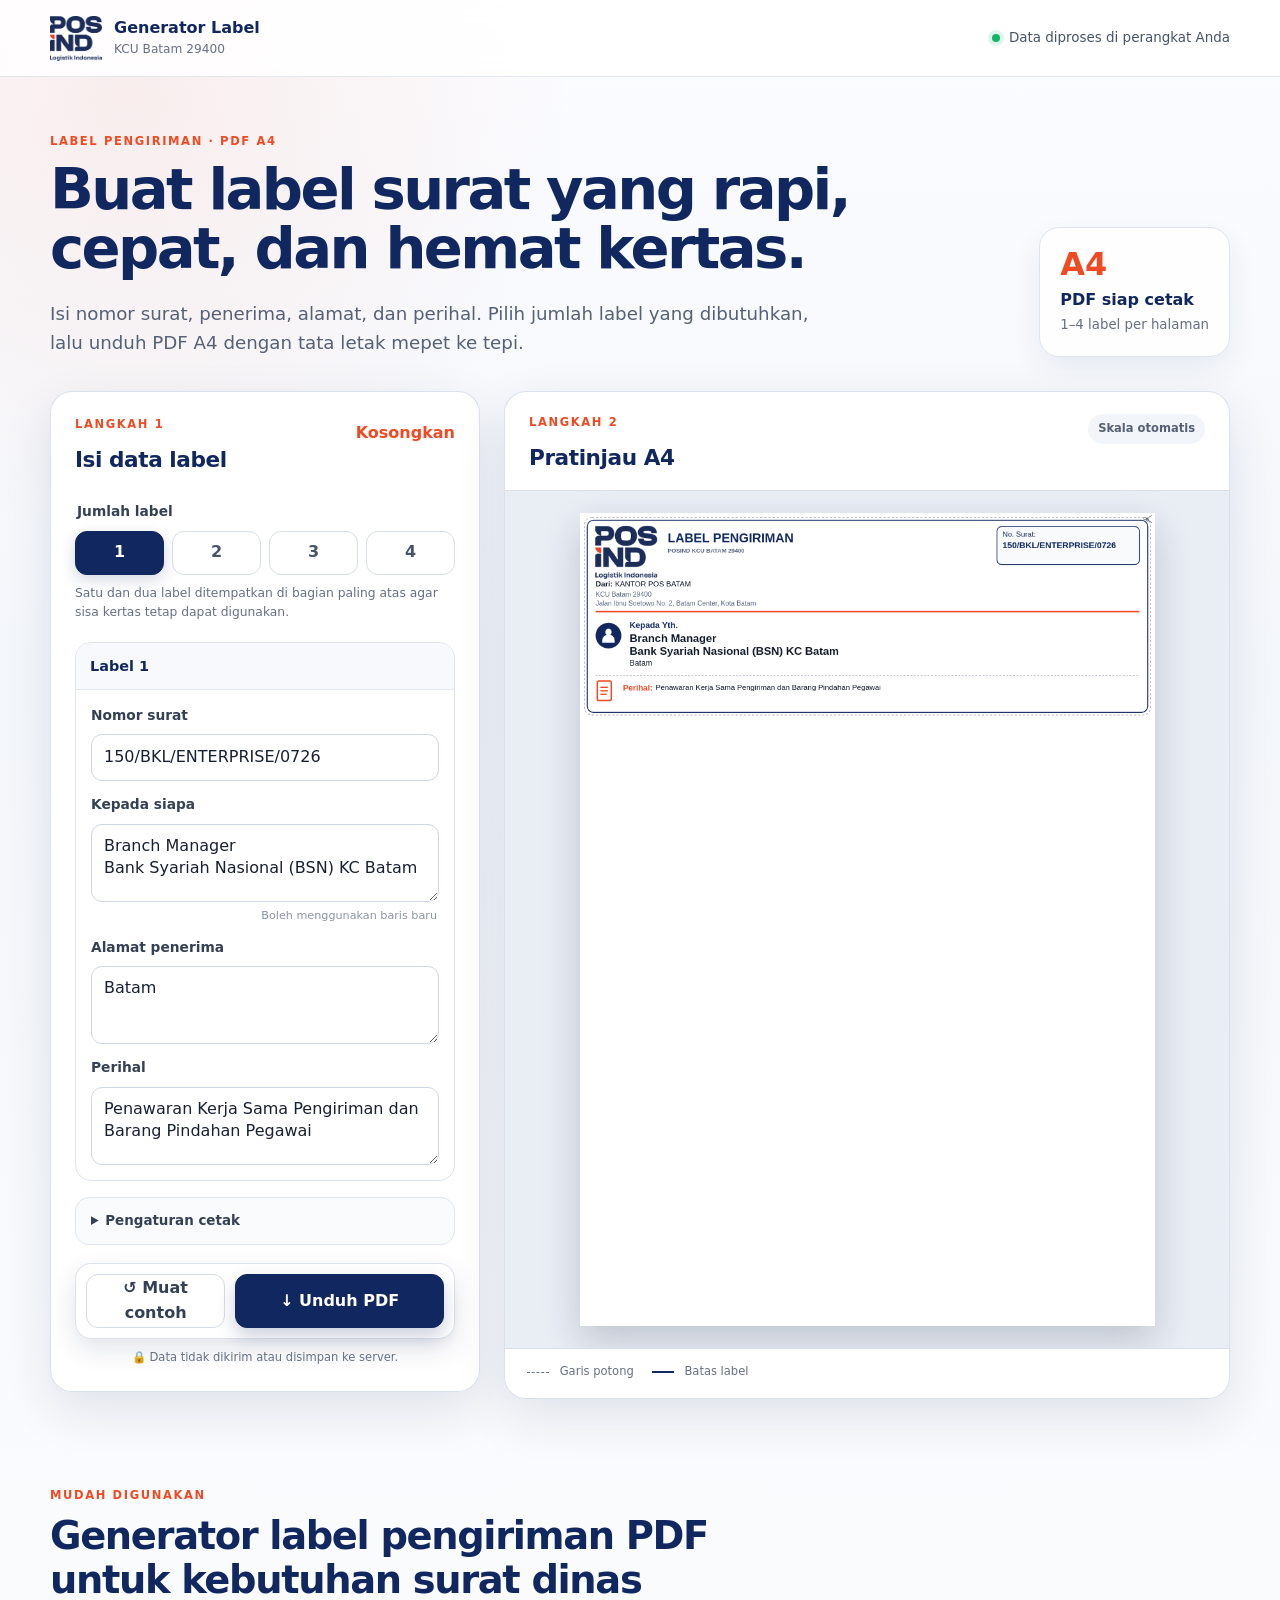
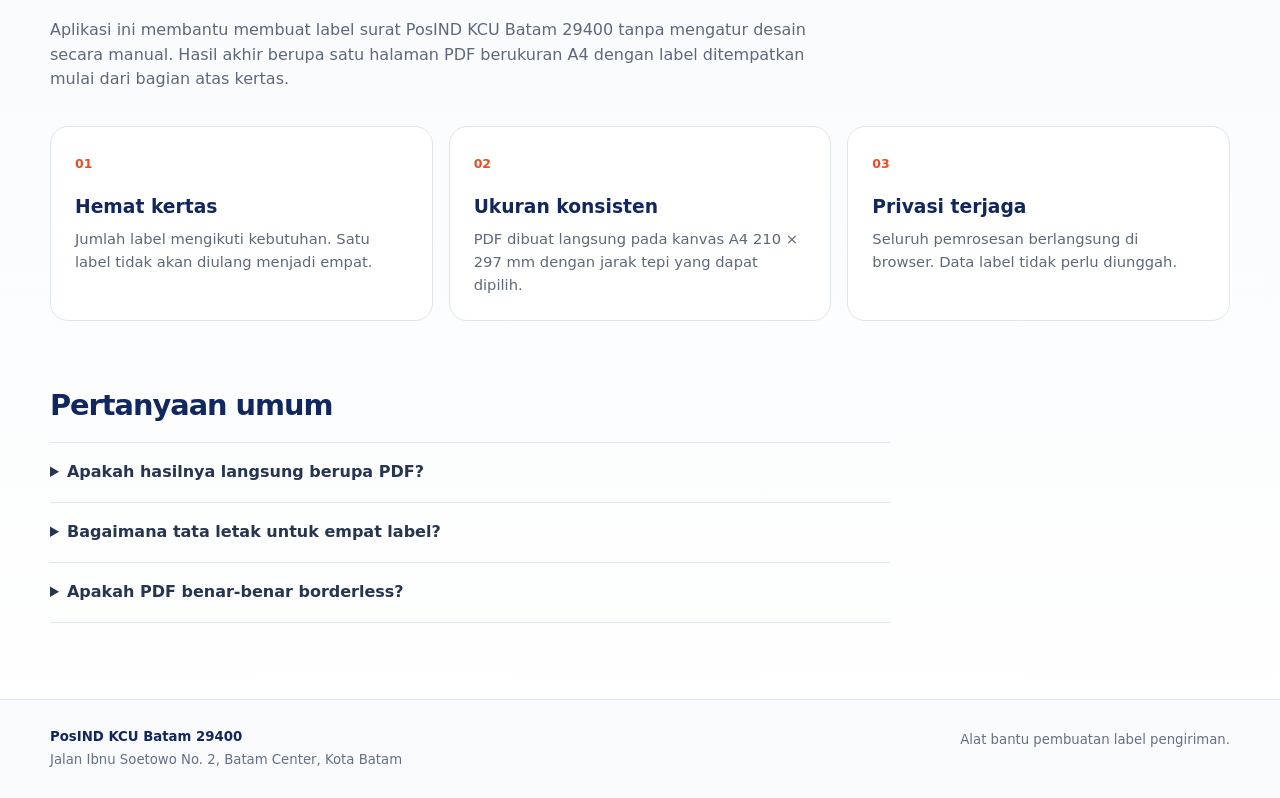
==== index.html @ b50b7156 "Add files via upload" ====
<!doctype html>
<html lang="id">
<head>
  <meta charset="utf-8">
  <meta name="viewport" content="width=device-width, initial-scale=1, viewport-fit=cover">
  <title>Generator Label Pengiriman PDF | PosIND KCU Batam 29400</title>
  <meta name="description" content="Buat 1–4 label pengiriman PosIND KCU Batam dalam satu lembar A4 dan unduh langsung sebagai PDF. Cepat, rapi, hemat kertas, dan tanpa unggah data ke server.">
  <meta name="keywords" content="generator label pengiriman, label surat PDF, label Pos Indonesia Batam, label A4, PosIND KCU Batam">
  <meta name="author" content="PosIND KCU Batam 29400">
  <meta name="robots" content="index,follow,max-image-preview:large,max-snippet:-1,max-video-preview:-1">
  <meta name="theme-color" content="#11275f">
  <link rel="canonical" href="https://label.posnew.com/">
  <link rel="icon" type="image/png" href="assets/favicon.png">
  <link rel="apple-touch-icon" href="assets/apple-touch-icon.png">
  <link rel="manifest" href="manifest.webmanifest">

  <meta property="og:type" content="website">
  <meta property="og:locale" content="id_ID">
  <meta property="og:site_name" content="Generator Label PosIND KCU Batam">
  <meta property="og:title" content="Generator Label Pengiriman PDF PosIND KCU Batam">
  <meta property="og:description" content="Buat 1–4 label pengiriman pada kertas A4 dan unduh langsung sebagai PDF yang rapi serta hemat kertas.">
  <meta property="og:url" content="https://label.posnew.com/">
  <meta property="og:image" content="https://label.posnew.com/assets/og-label-posind.png">
  <meta property="og:image:width" content="1200">
  <meta property="og:image:height" content="630">
  <meta name="twitter:card" content="summary_large_image">
  <meta name="twitter:title" content="Generator Label Pengiriman PDF PosIND KCU Batam">
  <meta name="twitter:description" content="Buat label surat A4 yang rapi dan hemat kertas, lalu unduh sebagai PDF.">
  <meta name="twitter:image" content="https://label.posnew.com/assets/og-label-posind.png">

  <script type="application/ld+json">
  {
    "@context": "https://schema.org",
    "@type": "WebApplication",
    "name": "Generator Label Pengiriman PDF PosIND KCU Batam",
    "url": "https://label.posnew.com/",
    "applicationCategory": "BusinessApplication",
    "operatingSystem": "Web",
    "inLanguage": "id-ID",
    "description": "Aplikasi web untuk membuat satu sampai empat label pengiriman PosIND KCU Batam pada satu halaman A4 dan mengunduhnya sebagai PDF.",
    "offers": {"@type": "Offer", "price": "0", "priceCurrency": "IDR"},
    "featureList": [
      "Ekspor PDF A4",
      "Satu sampai empat label per halaman",
      "Tata letak hemat kertas",
      "Pemrosesan data di perangkat pengguna"
    ]
  }
  </script>
  <link rel="stylesheet" href="styles.css">
</head>
<body>
  <a class="skip-link" href="#form-label">Lewati ke formulir</a>

  <header class="site-header">
    <div class="shell header-inner">
      <a class="brand" href="#top" aria-label="Generator Label PosIND KCU Batam">
        <img src="assets/logo-posind.png" alt="Logo PosIND Logistik Indonesia" width="58" height="50">
        <span>
          <strong>Generator Label</strong>
          <small>KCU Batam 29400</small>
        </span>
      </a>
      <div class="header-note" aria-label="Keunggulan aplikasi">
        <span class="status-dot" aria-hidden="true"></span>
        Data diproses di perangkat Anda
      </div>
    </div>
  </header>

  <main id="top">
    <section class="hero shell" aria-labelledby="hero-title">
      <div>
        <p class="eyebrow">LABEL PENGIRIMAN · PDF A4</p>
        <h1 id="hero-title">Buat label surat yang rapi, cepat, dan hemat kertas.</h1>
        <p class="hero-copy">Isi nomor surat, penerima, alamat, dan perihal. Pilih jumlah label yang dibutuhkan, lalu unduh PDF A4 dengan tata letak mepet ke tepi.</p>
      </div>
      <div class="hero-badge" aria-label="Format keluaran">
        <span>A4</span>
        <strong>PDF siap cetak</strong>
        <small>1–4 label per halaman</small>
      </div>
    </section>

    <section class="app-shell shell" aria-label="Aplikasi pembuat label">
      <div class="editor-panel" id="form-label">
        <div class="panel-heading">
          <div>
            <p class="step-label">LANGKAH 1</p>
            <h2>Isi data label</h2>
          </div>
          <button class="text-button" id="resetBtn" type="button">Kosongkan</button>
        </div>

        <fieldset class="count-fieldset">
          <legend>Jumlah label</legend>
          <div class="segmented" role="radiogroup" aria-label="Jumlah label pada satu halaman A4">
            <label><input type="radio" name="labelCount" value="1" checked><span>1</span></label>
            <label><input type="radio" name="labelCount" value="2"><span>2</span></label>
            <label><input type="radio" name="labelCount" value="3"><span>3</span></label>
            <label><input type="radio" name="labelCount" value="4"><span>4</span></label>
          </div>
          <p class="field-help">Satu dan dua label ditempatkan di bagian paling atas agar sisa kertas tetap dapat digunakan.</p>
        </fieldset>

        <div id="labelForms" class="label-forms" aria-live="polite"></div>

        <details class="advanced-settings">
          <summary>Pengaturan cetak</summary>
          <div class="setting-row">
            <div>
              <label for="edgeMargin">Jarak dari tepi kertas</label>
              <p>PDF tetap berukuran A4 tanpa margin halaman.</p>
            </div>
            <select id="edgeMargin">
              <option value="1.5" selected>Mepet · 1,5 mm</option>
              <option value="3">Aman · 3 mm</option>
              <option value="5">Longgar · 5 mm</option>
            </select>
          </div>
        </details>

        <div class="action-bar">
          <button class="secondary-button" id="sampleBtn" type="button">
            <span aria-hidden="true">↺</span> Muat contoh
          </button>
          <button class="primary-button" id="downloadBtn" type="button">
            <span aria-hidden="true">↓</span> Unduh PDF
          </button>
        </div>
        <p class="privacy-note"><span aria-hidden="true">🔒</span> Data tidak dikirim atau disimpan ke server.</p>
      </div>

      <aside class="preview-panel" aria-labelledby="preview-title">
        <div class="preview-toolbar">
          <div>
            <p class="step-label">LANGKAH 2</p>
            <h2 id="preview-title">Pratinjau A4</h2>
          </div>
          <span class="scale-pill">Skala otomatis</span>
        </div>
        <div class="paper-stage">
          <div class="paper-frame">
            <canvas id="previewCanvas" width="900" height="1273" aria-label="Pratinjau halaman A4 berisi label pengiriman"></canvas>
          </div>
        </div>
        <div class="preview-footer">
          <span><i class="legend cut"></i> Garis potong</span>
          <span><i class="legend safe"></i> Batas label</span>
        </div>
      </aside>
    </section>

    <section class="seo-content shell" aria-labelledby="about-title">
      <article>
        <p class="eyebrow">MUDAH DIGUNAKAN</p>
        <h2 id="about-title">Generator label pengiriman PDF untuk kebutuhan surat dinas</h2>
        <p>Aplikasi ini membantu membuat label surat PosIND KCU Batam 29400 tanpa mengatur desain secara manual. Hasil akhir berupa satu halaman PDF berukuran A4 dengan label ditempatkan mulai dari bagian atas kertas.</p>
      </article>
      <div class="feature-grid">
        <article>
          <span class="feature-number">01</span>
          <h3>Hemat kertas</h3>
          <p>Jumlah label mengikuti kebutuhan. Satu label tidak akan diulang menjadi empat.</p>
        </article>
        <article>
          <span class="feature-number">02</span>
          <h3>Ukuran konsisten</h3>
          <p>PDF dibuat langsung pada kanvas A4 210 × 297 mm dengan jarak tepi yang dapat dipilih.</p>
        </article>
        <article>
          <span class="feature-number">03</span>
          <h3>Privasi terjaga</h3>
          <p>Seluruh pemrosesan berlangsung di browser. Data label tidak perlu diunggah.</p>
        </article>
      </div>

      <div class="faq" aria-labelledby="faq-title">
        <h2 id="faq-title">Pertanyaan umum</h2>
        <details>
          <summary>Apakah hasilnya langsung berupa PDF?</summary>
          <p>Ya. Tombol Unduh PDF membuat satu file PDF A4 langsung di browser, tanpa dialog cetak dan tanpa server tambahan.</p>
        </details>
        <details>
          <summary>Bagaimana tata letak untuk empat label?</summary>
          <p>Empat label disusun dua kolom dan dua baris pada bagian atas halaman. Untuk dua label, keduanya disusun berdampingan dalam satu baris.</p>
        </details>
        <details>
          <summary>Apakah PDF benar-benar borderless?</summary>
          <p>File PDF tidak memiliki margin halaman. Jarak label dari tepi dapat dibuat 1,5 mm. Kemampuan mencetak sampai tepi fisik kertas tetap bergantung pada printer.</p>
        </details>
      </div>
    </section>
  </main>

  <footer class="site-footer">
    <div class="shell footer-inner">
      <div>
        <strong>PosIND KCU Batam 29400</strong>
        <p>Jalan Ibnu Soetowo No. 2, Batam Center, Kota Batam</p>
      </div>
      <p>Alat bantu pembuatan label pengiriman.</p>
    </div>
  </footer>

  <div class="toast" id="toast" role="status" aria-live="polite"></div>
  <script src="app.js" defer></script>
</body>
</html>
---- styles.css ----
:root {
  --navy: #11275f;
  --navy-2: #173878;
  --orange: #ef4b23;
  --orange-soft: #fff1ec;
  --ink: #182033;
  --muted: #667085;
  --line: #d7deea;
  --surface: #ffffff;
  --surface-soft: #f4f7fb;
  --shadow: 0 18px 50px rgba(21, 38, 79, .11);
  --radius: 22px;
}

* { box-sizing: border-box; }
html { scroll-behavior: smooth; }
body {
  margin: 0;
  min-width: 320px;
  color: var(--ink);
  background:
    radial-gradient(circle at 10% 4%, rgba(239, 75, 35, .08), transparent 28rem),
    linear-gradient(180deg, #fbfcff 0, #f4f7fb 42rem, #fff 100%);
  font-family: Inter, ui-sans-serif, system-ui, -apple-system, BlinkMacSystemFont, "Segoe UI", sans-serif;
  line-height: 1.55;
  -webkit-font-smoothing: antialiased;
}
button, input, textarea, select { font: inherit; }
button, summary, select, label { -webkit-tap-highlight-color: transparent; }
img { max-width: 100%; }
.shell { width: min(1180px, calc(100% - 40px)); margin-inline: auto; }
.skip-link {
  position: fixed; z-index: 100; left: 12px; top: 12px; padding: 10px 14px;
  color: #fff; background: var(--navy); border-radius: 10px; transform: translateY(-160%);
}
.skip-link:focus { transform: none; }

.site-header {
  position: sticky; top: 0; z-index: 20;
  border-bottom: 1px solid rgba(215, 222, 234, .75);
  background: rgba(255, 255, 255, .86);
  backdrop-filter: blur(16px);
}
.header-inner { min-height: 76px; display: flex; align-items: center; justify-content: space-between; gap: 20px; }
.brand { display: inline-flex; align-items: center; gap: 12px; color: inherit; text-decoration: none; }
.brand img { width: 52px; height: 45px; object-fit: contain; }
.brand span { display: grid; line-height: 1.15; }
.brand strong { color: var(--navy); font-size: 1rem; }
.brand small { margin-top: 5px; color: var(--muted); font-size: .76rem; }
.header-note { display: inline-flex; align-items: center; gap: 9px; color: #475467; font-size: .84rem; }
.status-dot { width: 8px; height: 8px; border-radius: 50%; background: #12b76a; box-shadow: 0 0 0 4px rgba(18,183,106,.13); }

.hero { display: grid; grid-template-columns: 1fr auto; gap: 48px; align-items: end; padding-block: 56px 34px; }
.eyebrow, .step-label { margin: 0 0 9px; color: var(--orange); font-weight: 800; font-size: .72rem; letter-spacing: .14em; }
.hero h1 { max-width: 820px; margin: 0; color: var(--navy); font-size: clamp(2rem, 4.5vw, 4.1rem); line-height: 1.03; letter-spacing: -.045em; }
.hero-copy { max-width: 780px; margin: 22px 0 0; color: #566176; font-size: clamp(1rem, 1.5vw, 1.14rem); }
.hero-badge {
  min-width: 170px; padding: 20px; border: 1px solid #dde4ef; border-radius: 20px;
  background: rgba(255,255,255,.84); box-shadow: 0 12px 30px rgba(20, 38, 78, .07);
}
.hero-badge span { display: block; color: var(--orange); font-size: 2rem; font-weight: 900; line-height: 1; }
.hero-badge strong { display: block; margin-top: 8px; color: var(--navy); }
.hero-badge small { display: block; margin-top: 3px; color: var(--muted); }

.app-shell { display: grid; grid-template-columns: minmax(0, 430px) minmax(0, 1fr); gap: 24px; align-items: start; }
.editor-panel, .preview-panel { border: 1px solid rgba(215,222,234,.9); border-radius: var(--radius); background: rgba(255,255,255,.95); box-shadow: var(--shadow); }
.editor-panel { padding: 24px; }
.panel-heading, .preview-toolbar { display: flex; align-items: flex-start; justify-content: space-between; gap: 16px; }
.panel-heading h2, .preview-toolbar h2 { margin: 0; color: var(--navy); font-size: 1.35rem; letter-spacing: -.02em; }
.text-button { border: 0; padding: 5px 0; color: var(--orange); background: none; font-weight: 750; cursor: pointer; }
.text-button:hover { text-decoration: underline; }

.count-fieldset { margin: 25px 0 20px; padding: 0; border: 0; }
.count-fieldset legend, .field label, .setting-row label { margin-bottom: 8px; color: #344054; font-size: .86rem; font-weight: 750; }
.segmented { display: grid; grid-template-columns: repeat(4, 1fr); gap: 8px; }
.segmented label { position: relative; margin: 0; cursor: pointer; }
.segmented input { position: absolute; opacity: 0; pointer-events: none; }
.segmented span {
  display: grid; min-height: 44px; place-items: center; border: 1px solid var(--line); border-radius: 12px;
  color: #475467; background: #fff; font-weight: 800; transition: .18s ease;
}
.segmented input:checked + span { border-color: var(--navy); color: #fff; background: var(--navy); box-shadow: 0 5px 15px rgba(17,39,95,.18); }
.segmented input:focus-visible + span { outline: 3px solid rgba(239,75,35,.24); outline-offset: 2px; }
.field-help { margin: 9px 0 0; color: var(--muted); font-size: .77rem; }

.label-forms { display: grid; gap: 14px; }
.label-card { overflow: hidden; border: 1px solid #dce3ed; border-radius: 16px; background: #fff; }
.label-card-header { display: flex; justify-content: space-between; align-items: center; padding: 12px 14px; background: #f7f9fc; border-bottom: 1px solid #e4e9f1; }
.label-card-header strong { color: var(--navy); font-size: .9rem; }
.copy-button { border: 0; color: #516078; background: transparent; font-size: .76rem; font-weight: 700; cursor: pointer; }
.copy-button:hover { color: var(--orange); }
.label-card-body { display: grid; gap: 13px; padding: 15px; }
.field { display: grid; }
.field input, .field textarea, .setting-row select {
  width: 100%; border: 1px solid #cfd7e4; border-radius: 11px; color: var(--ink); background: #fff;
  outline: none; transition: border-color .15s, box-shadow .15s, background .15s;
}
.field input, .setting-row select { min-height: 44px; padding: 10px 12px; }
.field textarea { min-height: 78px; resize: vertical; padding: 10px 12px; line-height: 1.4; }
.field input:hover, .field textarea:hover, .setting-row select:hover { border-color: #aeb9ca; }
.field input:focus, .field textarea:focus, .setting-row select:focus { border-color: var(--navy-2); box-shadow: 0 0 0 4px rgba(23,56,120,.10); }
.field input::placeholder, .field textarea::placeholder { color: #98a2b3; }
.char-hint { margin: 5px 2px 0; color: #8a94a6; font-size: .7rem; text-align: right; }

.advanced-settings { margin-top: 16px; border: 1px solid #e0e6ef; border-radius: 14px; background: #fafbfc; }
.advanced-settings summary { padding: 13px 15px; color: #344054; font-size: .84rem; font-weight: 750; cursor: pointer; }
.setting-row { display: grid; grid-template-columns: 1fr 150px; gap: 15px; align-items: center; padding: 0 15px 15px; }
.setting-row label { display: block; margin-bottom: 2px; }
.setting-row p { margin: 0; color: var(--muted); font-size: .73rem; }

.action-bar { display: grid; grid-template-columns: .9fr 1.35fr; gap: 10px; margin-top: 18px; padding: 10px; border: 1px solid rgba(215,222,234,.88); border-radius: 16px; background: rgba(255,255,255,.92); box-shadow: 0 10px 26px rgba(18,36,72,.12); backdrop-filter: blur(10px); }
.primary-button, .secondary-button { min-height: 49px; border-radius: 12px; font-weight: 800; cursor: pointer; transition: transform .15s, box-shadow .15s, background .15s; }
.primary-button { border: 1px solid var(--navy); color: #fff; background: var(--navy); box-shadow: 0 8px 18px rgba(17,39,95,.22); }
.primary-button:hover { background: #0d2051; transform: translateY(-1px); }
.secondary-button { border: 1px solid #d5dce7; color: #344054; background: #fff; }
.secondary-button:hover { border-color: #b8c1cf; background: #f8fafc; }
.primary-button:focus-visible, .secondary-button:focus-visible, .text-button:focus-visible, .copy-button:focus-visible { outline: 3px solid rgba(239,75,35,.3); outline-offset: 2px; }
.primary-button[disabled] { opacity: .65; cursor: wait; transform: none; }
.privacy-note { margin: 10px 0 0; color: #6b7588; font-size: .72rem; text-align: center; }

.preview-panel { position: sticky; top: 100px; overflow: hidden; }
.preview-toolbar { padding: 22px 24px 16px; }
.scale-pill { padding: 6px 10px; border-radius: 999px; color: #566176; background: #f2f5f9; font-size: .72rem; font-weight: 700; }
.paper-stage { display: grid; min-height: 620px; place-items: start center; padding: 22px; background: #e9edf4; border-block: 1px solid #d8dfea; overflow: auto; }
.paper-frame { width: min(100%, 575px); aspect-ratio: 210 / 297; background: #fff; box-shadow: 0 15px 36px rgba(29,40,67,.20); }
#previewCanvas { display: block; width: 100%; height: 100%; background: #fff; }
.preview-footer { display: flex; gap: 18px; flex-wrap: wrap; padding: 14px 22px 17px; color: #667085; font-size: .72rem; }
.legend { display: inline-block; width: 22px; margin-right: 7px; transform: translateY(-2px); }
.legend.cut { border-top: 1px dashed #667085; }
.legend.safe { border-top: 2px solid var(--navy); }

.seo-content { padding-block: 88px 76px; }
.seo-content > article { max-width: 760px; }
.seo-content h2 { margin: 0; color: var(--navy); font-size: clamp(1.7rem, 3vw, 2.7rem); line-height: 1.14; letter-spacing: -.035em; }
.seo-content article > p:last-child { color: #5d687c; }
.feature-grid { display: grid; grid-template-columns: repeat(3, 1fr); gap: 16px; margin-top: 34px; }
.feature-grid article { padding: 24px; border: 1px solid #e0e6ef; border-radius: 18px; background: #fff; }
.feature-number { color: var(--orange); font-size: .78rem; font-weight: 900; }
.feature-grid h3 { margin: 16px 0 7px; color: var(--navy); }
.feature-grid p { margin: 0; color: #667085; font-size: .92rem; }
.faq { max-width: 840px; margin-top: 68px; }
.faq h2 { margin-bottom: 20px; font-size: 1.8rem; }
.faq details { border-top: 1px solid #e0e6ef; }
.faq details:last-child { border-bottom: 1px solid #e0e6ef; }
.faq summary { padding: 17px 0; color: #263550; font-weight: 800; cursor: pointer; }
.faq p { margin: -5px 0 18px; color: #667085; }

.site-footer { border-top: 1px solid #e3e8f0; background: #f8fafc; }
.footer-inner { display: flex; justify-content: space-between; gap: 30px; padding-block: 27px; color: #667085; font-size: .83rem; }
.footer-inner strong { color: var(--navy); }
.footer-inner p { margin: 3px 0 0; }
.toast { position: fixed; z-index: 50; left: 50%; bottom: 24px; max-width: calc(100% - 32px); padding: 12px 16px; border-radius: 12px; color: #fff; background: #19243c; box-shadow: 0 12px 30px rgba(0,0,0,.22); opacity: 0; transform: translate(-50%, 18px); pointer-events: none; transition: .2s ease; }
.toast.show { opacity: 1; transform: translate(-50%, 0); }

@media (max-width: 980px) {
  .hero { grid-template-columns: 1fr; gap: 22px; }
  .hero-badge { display: none; }
  .app-shell { grid-template-columns: 1fr; }
  .preview-panel { position: static; }
  .paper-stage { min-height: auto; }
}
@media (max-width: 680px) {
  .shell { width: min(100% - 24px, 1180px); }
  .header-inner { min-height: 66px; }
  .header-note { display: none; }
  .brand img { width: 44px; height: 38px; }
  .hero { padding-block: 38px 24px; }
  .hero h1 { font-size: 2.35rem; }
  .editor-panel { padding: 18px; border-radius: 18px; }
  .preview-toolbar { padding: 18px 18px 13px; }
  .paper-stage { padding: 12px; }
  .preview-footer { padding-inline: 16px; }
  .setting-row { grid-template-columns: 1fr; }
  .action-bar { grid-template-columns: 1fr; }
  .feature-grid { grid-template-columns: 1fr; }
  .seo-content { padding-block: 64px 54px; }
  .footer-inner { flex-direction: column; }
}
@media (prefers-reduced-motion: reduce) {
  *, *::before, *::after { scroll-behavior: auto !important; transition: none !important; }
}
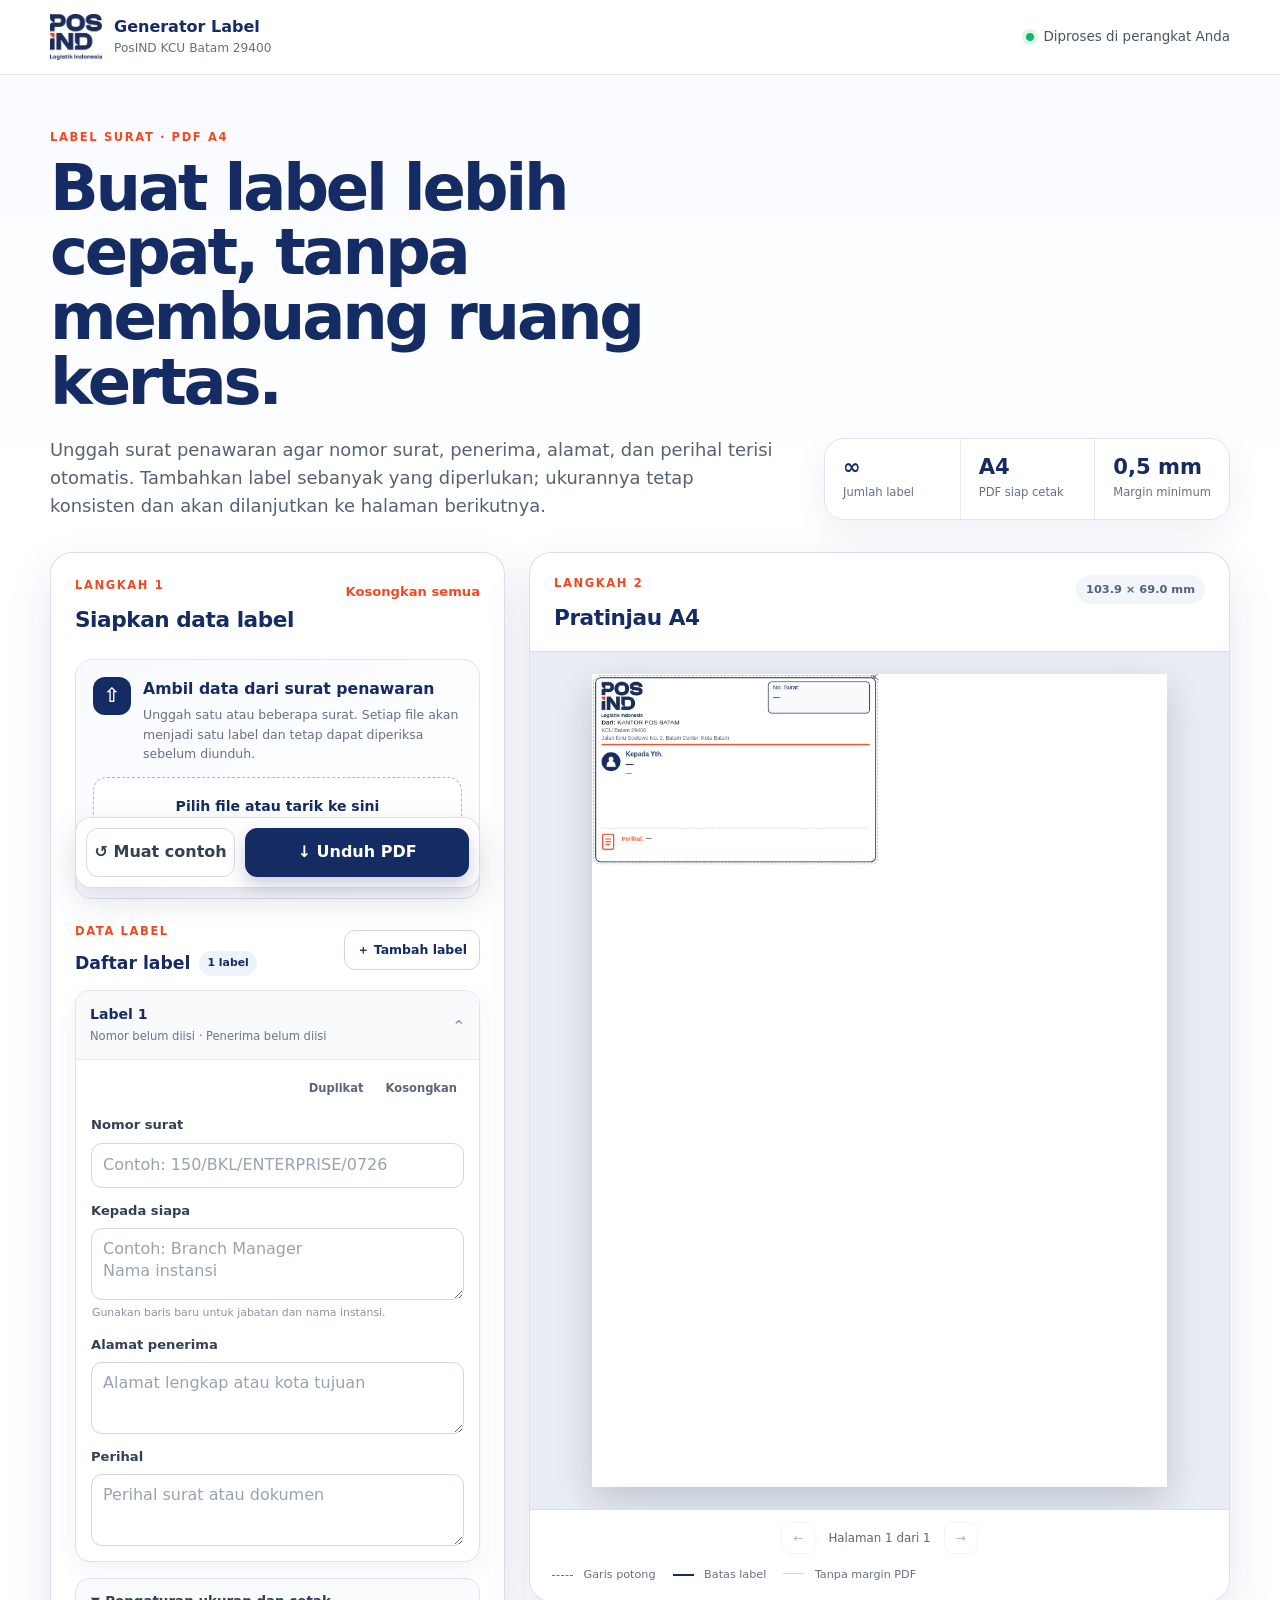
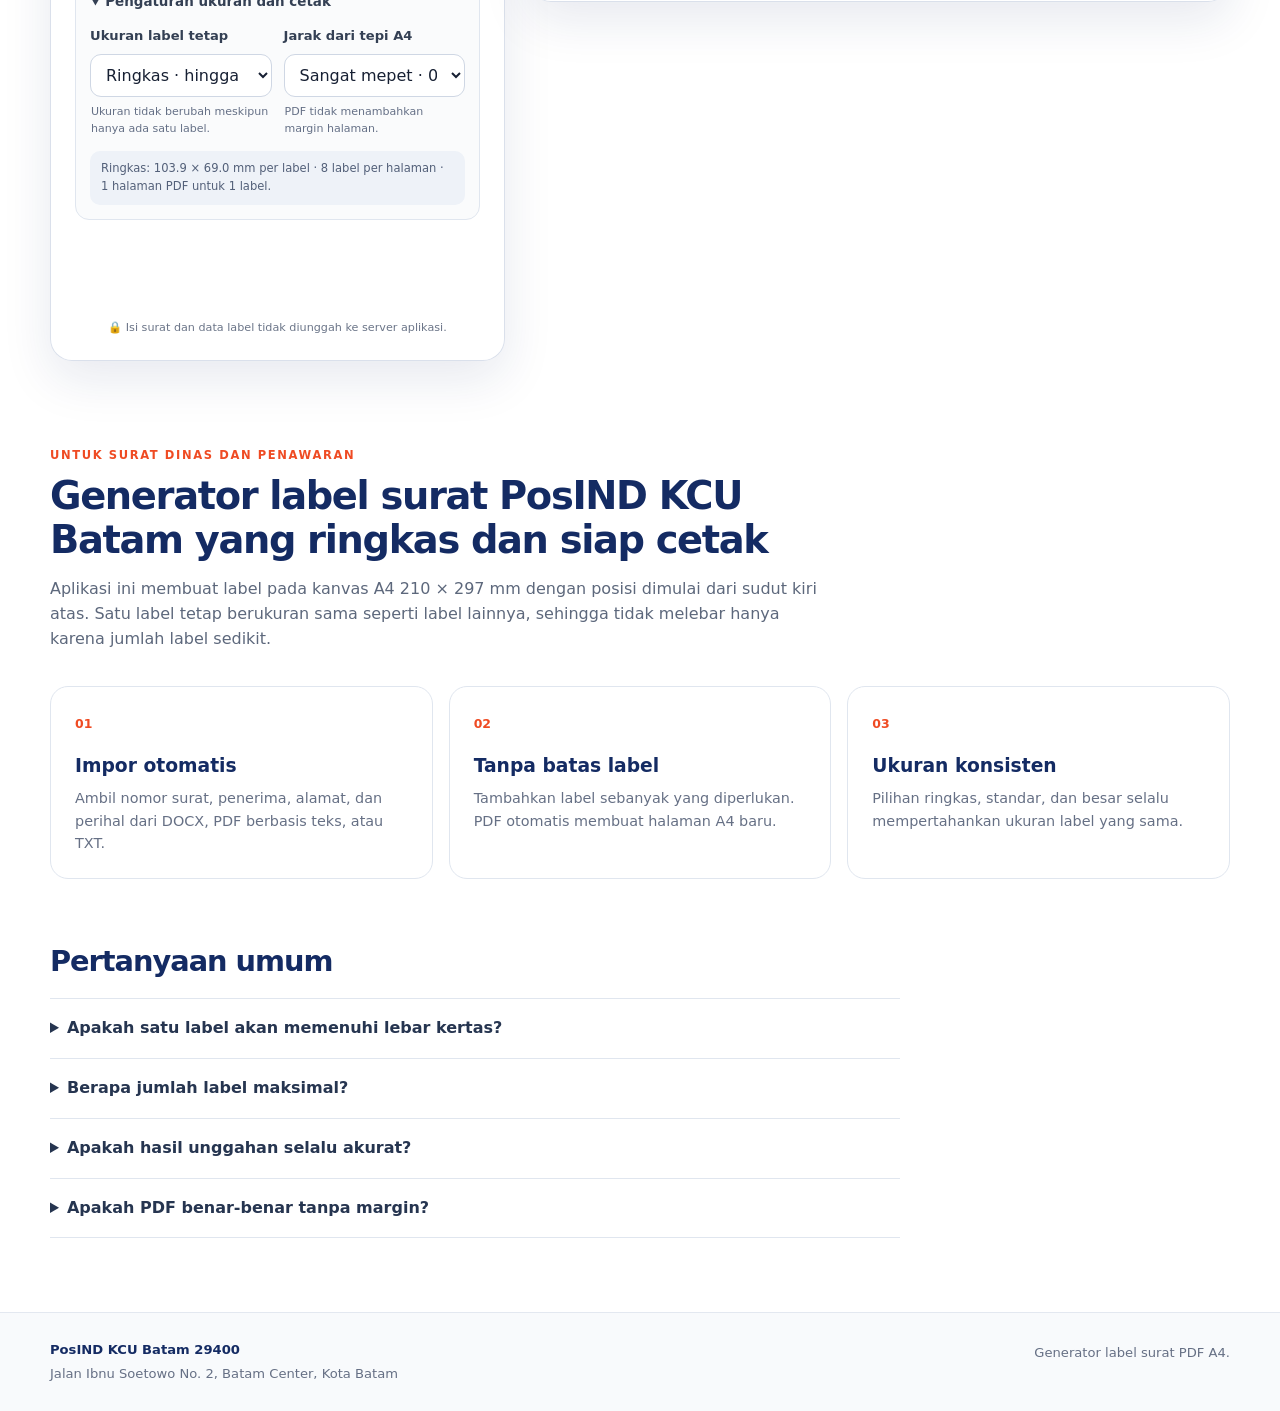
==== commit 4b333add: "push" ====
--- a/index.html
+++ b/index.html
@@ -3,12 +3,12 @@
 <head>
   <meta charset="utf-8">
   <meta name="viewport" content="width=device-width, initial-scale=1, viewport-fit=cover">
-  <title>Generator Label Pengiriman PDF | PosIND KCU Batam 29400</title>
-  <meta name="description" content="Buat 1–4 label pengiriman PosIND KCU Batam dalam satu lembar A4 dan unduh langsung sebagai PDF. Cepat, rapi, hemat kertas, dan tanpa unggah data ke server.">
-  <meta name="keywords" content="generator label pengiriman, label surat PDF, label Pos Indonesia Batam, label A4, PosIND KCU Batam">
+  <title>Generator Label Surat PDF A4 | PosIND KCU Batam</title>
+  <meta name="description" content="Buat label surat PosIND KCU Batam dalam jumlah berapa pun, ambil data otomatis dari surat penawaran DOCX/PDF, lalu unduh PDF A4 yang rapi, ringkas, dan hemat kertas.">
+  <meta name="keywords" content="generator label surat, label pengiriman PDF, label Pos Indonesia Batam, cetak label A4, label surat dinas, PosIND KCU Batam">
   <meta name="author" content="PosIND KCU Batam 29400">
   <meta name="robots" content="index,follow,max-image-preview:large,max-snippet:-1,max-video-preview:-1">
-  <meta name="theme-color" content="#11275f">
+  <meta name="theme-color" content="#142b63">
   <link rel="canonical" href="https://label.posnew.com/">
   <link rel="icon" type="image/png" href="assets/favicon.png">
   <link rel="apple-touch-icon" href="assets/apple-touch-icon.png">
@@ -17,118 +17,135 @@
   <meta property="og:type" content="website">
   <meta property="og:locale" content="id_ID">
   <meta property="og:site_name" content="Generator Label PosIND KCU Batam">
-  <meta property="og:title" content="Generator Label Pengiriman PDF PosIND KCU Batam">
-  <meta property="og:description" content="Buat 1–4 label pengiriman pada kertas A4 dan unduh langsung sebagai PDF yang rapi serta hemat kertas.">
+  <meta property="og:title" content="Generator Label Surat PDF A4 PosIND KCU Batam">
+  <meta property="og:description" content="Impor surat penawaran, buat label tanpa batas, dan unduh PDF A4 dengan ukuran label yang tetap serta hemat kertas.">
   <meta property="og:url" content="https://label.posnew.com/">
   <meta property="og:image" content="https://label.posnew.com/assets/og-label-posind.png">
   <meta property="og:image:width" content="1200">
   <meta property="og:image:height" content="630">
   <meta name="twitter:card" content="summary_large_image">
-  <meta name="twitter:title" content="Generator Label Pengiriman PDF PosIND KCU Batam">
-  <meta name="twitter:description" content="Buat label surat A4 yang rapi dan hemat kertas, lalu unduh sebagai PDF.">
+  <meta name="twitter:title" content="Generator Label Surat PDF A4 PosIND KCU Batam">
+  <meta name="twitter:description" content="Buat label surat dalam jumlah berapa pun dan unduh langsung sebagai PDF A4.">
   <meta name="twitter:image" content="https://label.posnew.com/assets/og-label-posind.png">
 
   <script type="application/ld+json">
   {
     "@context": "https://schema.org",
     "@type": "WebApplication",
-    "name": "Generator Label Pengiriman PDF PosIND KCU Batam",
+    "name": "Generator Label Surat PDF PosIND KCU Batam",
     "url": "https://label.posnew.com/",
     "applicationCategory": "BusinessApplication",
     "operatingSystem": "Web",
     "inLanguage": "id-ID",
-    "description": "Aplikasi web untuk membuat satu sampai empat label pengiriman PosIND KCU Batam pada satu halaman A4 dan mengunduhnya sebagai PDF.",
+    "description": "Aplikasi untuk membuat label surat PosIND KCU Batam, mengambil data dari surat penawaran, dan mengunduh hasil sebagai PDF A4.",
     "offers": {"@type": "Offer", "price": "0", "priceCurrency": "IDR"},
     "featureList": [
-      "Ekspor PDF A4",
-      "Satu sampai empat label per halaman",
-      "Tata letak hemat kertas",
-      "Pemrosesan data di perangkat pengguna"
+      "Jumlah label tidak dibatasi",
+      "Impor data dari DOCX, PDF teks, dan TXT",
+      "Ukuran label konsisten",
+      "Ekspor PDF A4 multi-halaman",
+      "Pemrosesan data di browser"
     ]
   }
   </script>
   <link rel="stylesheet" href="styles.css">
 </head>
 <body>
-  <a class="skip-link" href="#form-label">Lewati ke formulir</a>
+  <a class="skip-link" href="#workspace">Lewati ke aplikasi</a>
 
   <header class="site-header">
     <div class="shell header-inner">
       <a class="brand" href="#top" aria-label="Generator Label PosIND KCU Batam">
-        <img src="assets/logo-posind.png" alt="Logo PosIND Logistik Indonesia" width="58" height="50">
+        <img src="assets/logo-posind.png" alt="Logo PosIND Logistik Indonesia" width="60" height="53">
         <span>
           <strong>Generator Label</strong>
-          <small>KCU Batam 29400</small>
+          <small>PosIND KCU Batam 29400</small>
         </span>
       </a>
-      <div class="header-note" aria-label="Keunggulan aplikasi">
-        <span class="status-dot" aria-hidden="true"></span>
-        Data diproses di perangkat Anda
-      </div>
+      <div class="header-note"><span class="status-dot" aria-hidden="true"></span>Diproses di perangkat Anda</div>
     </div>
   </header>
 
   <main id="top">
     <section class="hero shell" aria-labelledby="hero-title">
-      <div>
-        <p class="eyebrow">LABEL PENGIRIMAN · PDF A4</p>
-        <h1 id="hero-title">Buat label surat yang rapi, cepat, dan hemat kertas.</h1>
-        <p class="hero-copy">Isi nomor surat, penerima, alamat, dan perihal. Pilih jumlah label yang dibutuhkan, lalu unduh PDF A4 dengan tata letak mepet ke tepi.</p>
-      </div>
-      <div class="hero-badge" aria-label="Format keluaran">
-        <span>A4</span>
-        <strong>PDF siap cetak</strong>
-        <small>1–4 label per halaman</small>
+      <div class="hero-copy-wrap">
+        <p class="eyebrow">LABEL SURAT · PDF A4</p>
+        <h1 id="hero-title">Buat label lebih cepat, tanpa membuang ruang kertas.</h1>
+        <p class="hero-copy">Unggah surat penawaran agar nomor surat, penerima, alamat, dan perihal terisi otomatis. Tambahkan label sebanyak yang diperlukan; ukurannya tetap konsisten dan akan dilanjutkan ke halaman berikutnya.</p>
+      </div>
+      <div class="hero-stats" aria-label="Ringkasan fitur">
+        <div><strong>∞</strong><span>Jumlah label</span></div>
+        <div><strong>A4</strong><span>PDF siap cetak</span></div>
+        <div><strong>0,5 mm</strong><span>Margin minimum</span></div>
       </div>
     </section>
 
-    <section class="app-shell shell" aria-label="Aplikasi pembuat label">
-      <div class="editor-panel" id="form-label">
+    <section class="app-shell shell" id="workspace" aria-label="Aplikasi generator label surat">
+      <div class="editor-panel">
         <div class="panel-heading">
           <div>
             <p class="step-label">LANGKAH 1</p>
-            <h2>Isi data label</h2>
-          </div>
-          <button class="text-button" id="resetBtn" type="button">Kosongkan</button>
-        </div>
-
-        <fieldset class="count-fieldset">
-          <legend>Jumlah label</legend>
-          <div class="segmented" role="radiogroup" aria-label="Jumlah label pada satu halaman A4">
-            <label><input type="radio" name="labelCount" value="1" checked><span>1</span></label>
-            <label><input type="radio" name="labelCount" value="2"><span>2</span></label>
-            <label><input type="radio" name="labelCount" value="3"><span>3</span></label>
-            <label><input type="radio" name="labelCount" value="4"><span>4</span></label>
-          </div>
-          <p class="field-help">Satu dan dua label ditempatkan di bagian paling atas agar sisa kertas tetap dapat digunakan.</p>
-        </fieldset>
+            <h2>Siapkan data label</h2>
+          </div>
+          <button class="text-button" id="resetBtn" type="button">Kosongkan semua</button>
+        </div>
+
+        <section class="import-card" aria-labelledby="import-title">
+          <div class="import-heading">
+            <span class="import-icon" aria-hidden="true">⇧</span>
+            <div>
+              <h3 id="import-title">Ambil data dari surat penawaran</h3>
+              <p>Unggah satu atau beberapa surat. Setiap file akan menjadi satu label dan tetap dapat diperiksa sebelum diunduh.</p>
+            </div>
+          </div>
+          <label class="drop-zone" id="dropZone" for="letterFile">
+            <input id="letterFile" type="file" accept=".docx,.pdf,.txt,text/plain,application/pdf,application/vnd.openxmlformats-officedocument.wordprocessingml.document" multiple>
+            <span class="drop-main">Pilih file atau tarik ke sini</span>
+            <span class="drop-sub">DOCX, PDF berbasis teks, atau TXT · dapat memilih banyak file</span>
+          </label>
+          <div class="import-status" id="importStatus" aria-live="polite"></div>
+        </section>
+
+        <div class="list-heading">
+          <div>
+            <p class="step-label">DATA LABEL</p>
+            <h3>Daftar label <span class="count-pill" id="labelCountPill">1 label</span></h3>
+          </div>
+          <button class="add-button" id="addLabelBtn" type="button"><span aria-hidden="true">＋</span> Tambah label</button>
+        </div>
 
         <div id="labelForms" class="label-forms" aria-live="polite"></div>
 
-        <details class="advanced-settings">
-          <summary>Pengaturan cetak</summary>
-          <div class="setting-row">
-            <div>
-              <label for="edgeMargin">Jarak dari tepi kertas</label>
-              <p>PDF tetap berukuran A4 tanpa margin halaman.</p>
+        <details class="advanced-settings" open>
+          <summary>Pengaturan ukuran dan cetak</summary>
+          <div class="settings-grid">
+            <div class="setting-block">
+              <label for="labelSize">Ukuran label tetap</label>
+              <select id="labelSize">
+                <option value="compact" selected>Ringkas · hingga 8 label/A4</option>
+                <option value="standard">Standar · hingga 6 label/A4</option>
+                <option value="large">Besar · hingga 4 label/A4</option>
+              </select>
+              <p>Ukuran tidak berubah meskipun hanya ada satu label.</p>
             </div>
-            <select id="edgeMargin">
-              <option value="1.5" selected>Mepet · 1,5 mm</option>
-              <option value="3">Aman · 3 mm</option>
-              <option value="5">Longgar · 5 mm</option>
-            </select>
-          </div>
+            <div class="setting-block">
+              <label for="edgeMargin">Jarak dari tepi A4</label>
+              <select id="edgeMargin">
+                <option value="0.5" selected>Sangat mepet · 0,5 mm</option>
+                <option value="1.5">Mepet · 1,5 mm</option>
+                <option value="3">Aman · 3 mm</option>
+              </select>
+              <p>PDF tidak menambahkan margin halaman.</p>
+            </div>
+          </div>
+          <div class="layout-summary" id="layoutSummary"></div>
         </details>
 
         <div class="action-bar">
-          <button class="secondary-button" id="sampleBtn" type="button">
-            <span aria-hidden="true">↺</span> Muat contoh
-          </button>
-          <button class="primary-button" id="downloadBtn" type="button">
-            <span aria-hidden="true">↓</span> Unduh PDF
-          </button>
-        </div>
-        <p class="privacy-note"><span aria-hidden="true">🔒</span> Data tidak dikirim atau disimpan ke server.</p>
+          <button class="secondary-button" id="sampleBtn" type="button"><span aria-hidden="true">↺</span> Muat contoh</button>
+          <button class="primary-button" id="downloadBtn" type="button"><span aria-hidden="true">↓</span> Unduh PDF</button>
+        </div>
+        <p class="privacy-note"><span aria-hidden="true">🔒</span> Isi surat dan data label tidak diunggah ke server aplikasi.</p>
       </div>
 
       <aside class="preview-panel" aria-labelledby="preview-title">
@@ -137,69 +154,52 @@
             <p class="step-label">LANGKAH 2</p>
             <h2 id="preview-title">Pratinjau A4</h2>
           </div>
-          <span class="scale-pill">Skala otomatis</span>
+          <span class="scale-pill" id="previewScalePill">Ukuran tetap</span>
         </div>
         <div class="paper-stage">
           <div class="paper-frame">
-            <canvas id="previewCanvas" width="900" height="1273" aria-label="Pratinjau halaman A4 berisi label pengiriman"></canvas>
-          </div>
+            <canvas id="previewCanvas" width="900" height="1273" aria-label="Pratinjau halaman A4 berisi label surat"></canvas>
+          </div>
+        </div>
+        <div class="page-controls" id="pageControls">
+          <button id="prevPageBtn" type="button" aria-label="Halaman sebelumnya">←</button>
+          <span id="pageIndicator">Halaman 1 dari 1</span>
+          <button id="nextPageBtn" type="button" aria-label="Halaman berikutnya">→</button>
         </div>
         <div class="preview-footer">
           <span><i class="legend cut"></i> Garis potong</span>
           <span><i class="legend safe"></i> Batas label</span>
+          <span><i class="legend page"></i> Tanpa margin PDF</span>
         </div>
       </aside>
     </section>
 
     <section class="seo-content shell" aria-labelledby="about-title">
-      <article>
-        <p class="eyebrow">MUDAH DIGUNAKAN</p>
-        <h2 id="about-title">Generator label pengiriman PDF untuk kebutuhan surat dinas</h2>
-        <p>Aplikasi ini membantu membuat label surat PosIND KCU Batam 29400 tanpa mengatur desain secara manual. Hasil akhir berupa satu halaman PDF berukuran A4 dengan label ditempatkan mulai dari bagian atas kertas.</p>
+      <article class="seo-intro">
+        <p class="eyebrow">UNTUK SURAT DINAS DAN PENAWARAN</p>
+        <h2 id="about-title">Generator label surat PosIND KCU Batam yang ringkas dan siap cetak</h2>
+        <p>Aplikasi ini membuat label pada kanvas A4 210 × 297 mm dengan posisi dimulai dari sudut kiri atas. Satu label tetap berukuran sama seperti label lainnya, sehingga tidak melebar hanya karena jumlah label sedikit.</p>
       </article>
       <div class="feature-grid">
-        <article>
-          <span class="feature-number">01</span>
-          <h3>Hemat kertas</h3>
-          <p>Jumlah label mengikuti kebutuhan. Satu label tidak akan diulang menjadi empat.</p>
-        </article>
-        <article>
-          <span class="feature-number">02</span>
-          <h3>Ukuran konsisten</h3>
-          <p>PDF dibuat langsung pada kanvas A4 210 × 297 mm dengan jarak tepi yang dapat dipilih.</p>
-        </article>
-        <article>
-          <span class="feature-number">03</span>
-          <h3>Privasi terjaga</h3>
-          <p>Seluruh pemrosesan berlangsung di browser. Data label tidak perlu diunggah.</p>
-        </article>
+        <article><span class="feature-number">01</span><h3>Impor otomatis</h3><p>Ambil nomor surat, penerima, alamat, dan perihal dari DOCX, PDF berbasis teks, atau TXT.</p></article>
+        <article><span class="feature-number">02</span><h3>Tanpa batas label</h3><p>Tambahkan label sebanyak yang diperlukan. PDF otomatis membuat halaman A4 baru.</p></article>
+        <article><span class="feature-number">03</span><h3>Ukuran konsisten</h3><p>Pilihan ringkas, standar, dan besar selalu mempertahankan ukuran label yang sama.</p></article>
       </div>
 
       <div class="faq" aria-labelledby="faq-title">
         <h2 id="faq-title">Pertanyaan umum</h2>
-        <details>
-          <summary>Apakah hasilnya langsung berupa PDF?</summary>
-          <p>Ya. Tombol Unduh PDF membuat satu file PDF A4 langsung di browser, tanpa dialog cetak dan tanpa server tambahan.</p>
-        </details>
-        <details>
-          <summary>Bagaimana tata letak untuk empat label?</summary>
-          <p>Empat label disusun dua kolom dan dua baris pada bagian atas halaman. Untuk dua label, keduanya disusun berdampingan dalam satu baris.</p>
-        </details>
-        <details>
-          <summary>Apakah PDF benar-benar borderless?</summary>
-          <p>File PDF tidak memiliki margin halaman. Jarak label dari tepi dapat dibuat 1,5 mm. Kemampuan mencetak sampai tepi fisik kertas tetap bergantung pada printer.</p>
-        </details>
+        <details><summary>Apakah satu label akan memenuhi lebar kertas?</summary><p>Tidak. Satu label tetap memakai ukuran yang dipilih dan ditempatkan di sudut kiri atas agar bagian kertas lain masih dapat digunakan.</p></details>
+        <details><summary>Berapa jumlah label maksimal?</summary><p>Tidak ada batas jumlah dari aplikasi. Label akan diteruskan ke halaman PDF berikutnya sesuai kapasitas tata letak.</p></details>
+        <details><summary>Apakah hasil unggahan selalu akurat?</summary><p>Aplikasi membaca pola umum surat dinas. Data hasil ekstraksi ditampilkan kembali pada formulir sehingga pengguna dapat memeriksanya sebelum membuat PDF.</p></details>
+        <details><summary>Apakah PDF benar-benar tanpa margin?</summary><p>Dokumen PDF dibuat dari tepi halaman. Kemampuan mencetak hingga tepi fisik kertas tetap mengikuti dukungan borderless pada printer.</p></details>
       </div>
     </section>
   </main>
 
   <footer class="site-footer">
     <div class="shell footer-inner">
-      <div>
-        <strong>PosIND KCU Batam 29400</strong>
-        <p>Jalan Ibnu Soetowo No. 2, Batam Center, Kota Batam</p>
-      </div>
-      <p>Alat bantu pembuatan label pengiriman.</p>
+      <div><strong>PosIND KCU Batam 29400</strong><p>Jalan Ibnu Soetowo No. 2, Batam Center, Kota Batam</p></div>
+      <p>Generator label surat PDF A4.</p>
     </div>
   </footer>
 
--- a/styles.css
+++ b/styles.css
@@ -1,181 +1,166 @@
 :root {
-  --navy: #11275f;
-  --navy-2: #173878;
+  --navy: #142b63;
+  --navy-2: #1d3978;
   --orange: #ef4b23;
-  --orange-soft: #fff1ec;
-  --ink: #182033;
-  --muted: #667085;
-  --line: #d7deea;
-  --surface: #ffffff;
-  --surface-soft: #f4f7fb;
-  --shadow: 0 18px 50px rgba(21, 38, 79, .11);
+  --ink: #172033;
+  --muted: #657086;
+  --line: #d9e0eb;
+  --soft: #f4f7fb;
+  --white: #fff;
   --radius: 22px;
+  --shadow: 0 18px 50px rgba(20, 43, 99, .10);
 }
-
 * { box-sizing: border-box; }
 html { scroll-behavior: smooth; }
-body {
-  margin: 0;
-  min-width: 320px;
-  color: var(--ink);
-  background:
-    radial-gradient(circle at 10% 4%, rgba(239, 75, 35, .08), transparent 28rem),
-    linear-gradient(180deg, #fbfcff 0, #f4f7fb 42rem, #fff 100%);
-  font-family: Inter, ui-sans-serif, system-ui, -apple-system, BlinkMacSystemFont, "Segoe UI", sans-serif;
-  line-height: 1.55;
-  -webkit-font-smoothing: antialiased;
-}
+body { margin: 0; color: var(--ink); background: linear-gradient(180deg, #f8faff 0, #fff 520px); font-family: Inter, ui-sans-serif, system-ui, -apple-system, BlinkMacSystemFont, "Segoe UI", sans-serif; line-height: 1.55; }
 button, input, textarea, select { font: inherit; }
-button, summary, select, label { -webkit-tap-highlight-color: transparent; }
-img { max-width: 100%; }
-.shell { width: min(1180px, calc(100% - 40px)); margin-inline: auto; }
-.skip-link {
-  position: fixed; z-index: 100; left: 12px; top: 12px; padding: 10px 14px;
-  color: #fff; background: var(--navy); border-radius: 10px; transform: translateY(-160%);
-}
+button { -webkit-tap-highlight-color: transparent; }
+.shell { width: min(1180px, calc(100% - 36px)); margin-inline: auto; }
+.skip-link { position: fixed; z-index: 100; left: 16px; top: 12px; padding: 10px 14px; border-radius: 10px; color: #fff; background: var(--navy); transform: translateY(-150%); }
 .skip-link:focus { transform: none; }
-
-.site-header {
-  position: sticky; top: 0; z-index: 20;
-  border-bottom: 1px solid rgba(215, 222, 234, .75);
-  background: rgba(255, 255, 255, .86);
-  backdrop-filter: blur(16px);
-}
-.header-inner { min-height: 76px; display: flex; align-items: center; justify-content: space-between; gap: 20px; }
+.site-header { position: sticky; z-index: 30; top: 0; border-bottom: 1px solid rgba(218,225,236,.9); background: rgba(255,255,255,.88); backdrop-filter: blur(14px); }
+.header-inner { min-height: 74px; display: flex; align-items: center; justify-content: space-between; gap: 20px; }
 .brand { display: inline-flex; align-items: center; gap: 12px; color: inherit; text-decoration: none; }
-.brand img { width: 52px; height: 45px; object-fit: contain; }
+.brand img { width: 52px; height: 46px; object-fit: contain; }
 .brand span { display: grid; line-height: 1.15; }
 .brand strong { color: var(--navy); font-size: 1rem; }
 .brand small { margin-top: 5px; color: var(--muted); font-size: .76rem; }
 .header-note { display: inline-flex; align-items: center; gap: 9px; color: #475467; font-size: .84rem; }
 .status-dot { width: 8px; height: 8px; border-radius: 50%; background: #12b76a; box-shadow: 0 0 0 4px rgba(18,183,106,.13); }
-
-.hero { display: grid; grid-template-columns: 1fr auto; gap: 48px; align-items: end; padding-block: 56px 34px; }
-.eyebrow, .step-label { margin: 0 0 9px; color: var(--orange); font-weight: 800; font-size: .72rem; letter-spacing: .14em; }
-.hero h1 { max-width: 820px; margin: 0; color: var(--navy); font-size: clamp(2rem, 4.5vw, 4.1rem); line-height: 1.03; letter-spacing: -.045em; }
-.hero-copy { max-width: 780px; margin: 22px 0 0; color: #566176; font-size: clamp(1rem, 1.5vw, 1.14rem); }
-.hero-badge {
-  min-width: 170px; padding: 20px; border: 1px solid #dde4ef; border-radius: 20px;
-  background: rgba(255,255,255,.84); box-shadow: 0 12px 30px rgba(20, 38, 78, .07);
-}
-.hero-badge span { display: block; color: var(--orange); font-size: 2rem; font-weight: 900; line-height: 1; }
-.hero-badge strong { display: block; margin-top: 8px; color: var(--navy); }
-.hero-badge small { display: block; margin-top: 3px; color: var(--muted); }
-
-.app-shell { display: grid; grid-template-columns: minmax(0, 430px) minmax(0, 1fr); gap: 24px; align-items: start; }
-.editor-panel, .preview-panel { border: 1px solid rgba(215,222,234,.9); border-radius: var(--radius); background: rgba(255,255,255,.95); box-shadow: var(--shadow); }
+.hero { display: grid; grid-template-columns: minmax(0,1fr) auto; align-items: end; gap: 46px; padding-block: 54px 32px; }
+.eyebrow, .step-label { margin: 0 0 9px; color: var(--orange); font-size: .72rem; font-weight: 850; letter-spacing: .14em; }
+.hero h1 { max-width: 820px; margin: 0; color: var(--navy); font-size: clamp(2.25rem, 5vw, 4.5rem); line-height: 1.01; letter-spacing: -.05em; }
+.hero-copy { max-width: 800px; margin: 22px 0 0; color: #566176; font-size: clamp(1rem, 1.4vw, 1.14rem); }
+.hero-stats { display: grid; grid-template-columns: repeat(3, minmax(108px,1fr)); overflow: hidden; border: 1px solid #dde4ef; border-radius: 20px; background: rgba(255,255,255,.88); box-shadow: 0 12px 34px rgba(20,43,99,.07); }
+.hero-stats div { min-width: 112px; padding: 17px 18px; border-left: 1px solid #e7ebf2; }
+.hero-stats div:first-child { border-left: 0; }
+.hero-stats strong { display: block; color: var(--navy); font-size: 1.32rem; line-height: 1.05; }
+.hero-stats span { display: block; margin-top: 6px; color: var(--muted); font-size: .72rem; }
+.app-shell { display: grid; grid-template-columns: minmax(0, 455px) minmax(0, 1fr); gap: 24px; align-items: start; }
+.editor-panel, .preview-panel { border: 1px solid rgba(215,222,234,.92); border-radius: var(--radius); background: rgba(255,255,255,.97); box-shadow: var(--shadow); }
 .editor-panel { padding: 24px; }
-.panel-heading, .preview-toolbar { display: flex; align-items: flex-start; justify-content: space-between; gap: 16px; }
+.panel-heading, .preview-toolbar, .list-heading { display: flex; align-items: flex-start; justify-content: space-between; gap: 16px; }
 .panel-heading h2, .preview-toolbar h2 { margin: 0; color: var(--navy); font-size: 1.35rem; letter-spacing: -.02em; }
-.text-button { border: 0; padding: 5px 0; color: var(--orange); background: none; font-weight: 750; cursor: pointer; }
+.text-button { border: 0; padding: 5px 0; color: var(--orange); background: transparent; font-size: .82rem; font-weight: 760; cursor: pointer; }
 .text-button:hover { text-decoration: underline; }
-
-.count-fieldset { margin: 25px 0 20px; padding: 0; border: 0; }
-.count-fieldset legend, .field label, .setting-row label { margin-bottom: 8px; color: #344054; font-size: .86rem; font-weight: 750; }
-.segmented { display: grid; grid-template-columns: repeat(4, 1fr); gap: 8px; }
-.segmented label { position: relative; margin: 0; cursor: pointer; }
-.segmented input { position: absolute; opacity: 0; pointer-events: none; }
-.segmented span {
-  display: grid; min-height: 44px; place-items: center; border: 1px solid var(--line); border-radius: 12px;
-  color: #475467; background: #fff; font-weight: 800; transition: .18s ease;
-}
-.segmented input:checked + span { border-color: var(--navy); color: #fff; background: var(--navy); box-shadow: 0 5px 15px rgba(17,39,95,.18); }
-.segmented input:focus-visible + span { outline: 3px solid rgba(239,75,35,.24); outline-offset: 2px; }
-.field-help { margin: 9px 0 0; color: var(--muted); font-size: .77rem; }
-
-.label-forms { display: grid; gap: 14px; }
-.label-card { overflow: hidden; border: 1px solid #dce3ed; border-radius: 16px; background: #fff; }
-.label-card-header { display: flex; justify-content: space-between; align-items: center; padding: 12px 14px; background: #f7f9fc; border-bottom: 1px solid #e4e9f1; }
-.label-card-header strong { color: var(--navy); font-size: .9rem; }
-.copy-button { border: 0; color: #516078; background: transparent; font-size: .76rem; font-weight: 700; cursor: pointer; }
-.copy-button:hover { color: var(--orange); }
-.label-card-body { display: grid; gap: 13px; padding: 15px; }
+.import-card { margin-top: 22px; padding: 17px; border: 1px solid #dce4f0; border-radius: 17px; background: linear-gradient(145deg, #f8faff, #fff); }
+.import-heading { display: flex; align-items: flex-start; gap: 12px; }
+.import-icon { display: grid; flex: 0 0 38px; height: 38px; place-items: center; border-radius: 12px; color: #fff; background: var(--navy); font-size: 1.25rem; font-weight: 800; }
+.import-heading h3 { margin: 0; color: var(--navy); font-size: .98rem; }
+.import-heading p { margin: 4px 0 0; color: var(--muted); font-size: .78rem; }
+.drop-zone { display: grid; place-items: center; margin-top: 14px; min-height: 104px; padding: 14px; border: 1.5px dashed #aab7cb; border-radius: 14px; background: rgba(255,255,255,.78); text-align: center; cursor: pointer; transition: .16s ease; }
+.drop-zone:hover, .drop-zone.dragover { border-color: var(--orange); background: #fff8f5; }
+.drop-zone input { position: absolute; width: 1px; height: 1px; opacity: 0; pointer-events: none; }
+.drop-main { color: var(--navy); font-size: .88rem; font-weight: 800; }
+.drop-sub { margin-top: 3px; color: #798399; font-size: .7rem; }
+.import-status { display: none; margin-top: 11px; padding: 10px 12px; border-radius: 11px; color: #42516b; background: #eef4ff; font-size: .74rem; }
+.import-status.show { display: block; }
+.import-status.error { color: #8d2e1d; background: #fff1ed; }
+.list-heading { align-items: center; margin: 24px 0 13px; }
+.list-heading h3 { display: flex; align-items: center; gap: 9px; margin: 0; color: var(--navy); font-size: 1.08rem; }
+.count-pill { padding: 4px 8px; border-radius: 999px; color: var(--navy); background: #edf2fb; font-size: .68rem; letter-spacing: 0; }
+.add-button { min-height: 40px; padding: 8px 12px; border: 1px solid #ccd5e4; border-radius: 11px; color: var(--navy); background: #fff; font-size: .78rem; font-weight: 800; cursor: pointer; }
+.add-button:hover { border-color: var(--navy); background: #f8faff; }
+.label-forms { display: grid; gap: 12px; }
+.label-card { overflow: hidden; border: 1px solid #dce3ed; border-radius: 15px; background: #fff; }
+.label-card[open] { box-shadow: 0 8px 24px rgba(20,43,99,.06); }
+.label-card summary { display: flex; align-items: center; justify-content: space-between; gap: 12px; padding: 13px 14px; background: #f8fafc; cursor: pointer; list-style: none; }
+.label-card summary::-webkit-details-marker { display: none; }
+.label-summary { min-width: 0; display: grid; }
+.label-summary strong { color: var(--navy); font-size: .88rem; }
+.label-summary span { overflow: hidden; margin-top: 2px; color: #6a7589; font-size: .72rem; text-overflow: ellipsis; white-space: nowrap; }
+.chevron { color: #8390a5; transition: transform .18s; }
+.label-card[open] .chevron { transform: rotate(180deg); }
+.label-card-body { display: grid; gap: 13px; padding: 15px; border-top: 1px solid #e6eaf1; }
+.card-actions { display: flex; justify-content: flex-end; gap: 8px; }
+.mini-button { border: 0; padding: 5px 7px; color: #59667c; background: transparent; font-size: .72rem; font-weight: 730; cursor: pointer; }
+.mini-button:hover { color: var(--orange); }
+.mini-button.danger:hover { color: #b42318; }
 .field { display: grid; }
-.field input, .field textarea, .setting-row select {
-  width: 100%; border: 1px solid #cfd7e4; border-radius: 11px; color: var(--ink); background: #fff;
-  outline: none; transition: border-color .15s, box-shadow .15s, background .15s;
-}
-.field input, .setting-row select { min-height: 44px; padding: 10px 12px; }
-.field textarea { min-height: 78px; resize: vertical; padding: 10px 12px; line-height: 1.4; }
-.field input:hover, .field textarea:hover, .setting-row select:hover { border-color: #aeb9ca; }
-.field input:focus, .field textarea:focus, .setting-row select:focus { border-color: var(--navy-2); box-shadow: 0 0 0 4px rgba(23,56,120,.10); }
+.field label, .setting-block label { margin-bottom: 7px; color: #344054; font-size: .82rem; font-weight: 760; }
+.field input, .field textarea, .setting-block select { width: 100%; border: 1px solid #cfd7e4; border-radius: 11px; color: var(--ink); background: #fff; outline: none; transition: border-color .15s, box-shadow .15s; }
+.field input, .setting-block select { min-height: 43px; padding: 9px 11px; }
+.field textarea { min-height: 72px; resize: vertical; padding: 9px 11px; line-height: 1.4; }
+.field input:hover, .field textarea:hover, .setting-block select:hover { border-color: #aeb9ca; }
+.field input:focus, .field textarea:focus, .setting-block select:focus { border-color: var(--navy-2); box-shadow: 0 0 0 4px rgba(29,57,120,.10); }
 .field input::placeholder, .field textarea::placeholder { color: #98a2b3; }
-.char-hint { margin: 5px 2px 0; color: #8a94a6; font-size: .7rem; text-align: right; }
-
+.field-note { margin: 5px 1px 0; color: #8993a4; font-size: .68rem; }
 .advanced-settings { margin-top: 16px; border: 1px solid #e0e6ef; border-radius: 14px; background: #fafbfc; }
-.advanced-settings summary { padding: 13px 15px; color: #344054; font-size: .84rem; font-weight: 750; cursor: pointer; }
-.setting-row { display: grid; grid-template-columns: 1fr 150px; gap: 15px; align-items: center; padding: 0 15px 15px; }
-.setting-row label { display: block; margin-bottom: 2px; }
-.setting-row p { margin: 0; color: var(--muted); font-size: .73rem; }
-
-.action-bar { display: grid; grid-template-columns: .9fr 1.35fr; gap: 10px; margin-top: 18px; padding: 10px; border: 1px solid rgba(215,222,234,.88); border-radius: 16px; background: rgba(255,255,255,.92); box-shadow: 0 10px 26px rgba(18,36,72,.12); backdrop-filter: blur(10px); }
-.primary-button, .secondary-button { min-height: 49px; border-radius: 12px; font-weight: 800; cursor: pointer; transition: transform .15s, box-shadow .15s, background .15s; }
-.primary-button { border: 1px solid var(--navy); color: #fff; background: var(--navy); box-shadow: 0 8px 18px rgba(17,39,95,.22); }
-.primary-button:hover { background: #0d2051; transform: translateY(-1px); }
+.advanced-settings summary { padding: 13px 15px; color: #344054; font-size: .84rem; font-weight: 760; cursor: pointer; }
+.settings-grid { display: grid; grid-template-columns: 1fr 1fr; gap: 12px; padding: 0 14px 14px; }
+.setting-block { display: grid; align-content: start; }
+.setting-block p { margin: 6px 1px 0; color: var(--muted); font-size: .69rem; }
+.layout-summary { margin: 0 14px 14px; padding: 9px 11px; border-radius: 10px; color: #536079; background: #eef2f8; font-size: .72rem; }
+.action-bar { position: sticky; z-index: 5; bottom: 12px; display: grid; grid-template-columns: .9fr 1.35fr; gap: 10px; margin-top: 18px; padding: 10px; border: 1px solid rgba(215,222,234,.92); border-radius: 16px; background: rgba(255,255,255,.9); box-shadow: 0 12px 32px rgba(18,36,72,.14); backdrop-filter: blur(12px); }
+.primary-button, .secondary-button { min-height: 49px; border-radius: 12px; font-weight: 820; cursor: pointer; transition: transform .15s, box-shadow .15s, background .15s; }
+.primary-button { border: 1px solid var(--navy); color: #fff; background: var(--navy); box-shadow: 0 8px 18px rgba(20,43,99,.22); }
+.primary-button:hover { background: #0e2253; transform: translateY(-1px); }
 .secondary-button { border: 1px solid #d5dce7; color: #344054; background: #fff; }
 .secondary-button:hover { border-color: #b8c1cf; background: #f8fafc; }
-.primary-button:focus-visible, .secondary-button:focus-visible, .text-button:focus-visible, .copy-button:focus-visible { outline: 3px solid rgba(239,75,35,.3); outline-offset: 2px; }
 .primary-button[disabled] { opacity: .65; cursor: wait; transform: none; }
-.privacy-note { margin: 10px 0 0; color: #6b7588; font-size: .72rem; text-align: center; }
-
-.preview-panel { position: sticky; top: 100px; overflow: hidden; }
+.privacy-note { margin: 10px 0 0; color: #6b7588; font-size: .7rem; text-align: center; }
+.preview-panel { position: sticky; top: 98px; overflow: hidden; }
 .preview-toolbar { padding: 22px 24px 16px; }
-.scale-pill { padding: 6px 10px; border-radius: 999px; color: #566176; background: #f2f5f9; font-size: .72rem; font-weight: 700; }
-.paper-stage { display: grid; min-height: 620px; place-items: start center; padding: 22px; background: #e9edf4; border-block: 1px solid #d8dfea; overflow: auto; }
+.scale-pill { padding: 6px 10px; border-radius: 999px; color: #566176; background: #f2f5f9; font-size: .71rem; font-weight: 700; }
+.paper-stage { display: grid; min-height: 620px; place-items: start center; padding: 22px; border-block: 1px solid #d8dfea; background: #e9edf4; overflow: auto; }
 .paper-frame { width: min(100%, 575px); aspect-ratio: 210 / 297; background: #fff; box-shadow: 0 15px 36px rgba(29,40,67,.20); }
 #previewCanvas { display: block; width: 100%; height: 100%; background: #fff; }
-.preview-footer { display: flex; gap: 18px; flex-wrap: wrap; padding: 14px 22px 17px; color: #667085; font-size: .72rem; }
-.legend { display: inline-block; width: 22px; margin-right: 7px; transform: translateY(-2px); }
+.page-controls { display: flex; align-items: center; justify-content: center; gap: 13px; padding: 12px 18px 0; color: #59667c; font-size: .74rem; }
+.page-controls button { display: grid; width: 34px; height: 32px; place-items: center; border: 1px solid #d6dde8; border-radius: 9px; color: var(--navy); background: #fff; cursor: pointer; }
+.page-controls button:disabled { opacity: .35; cursor: default; }
+.preview-footer { display: flex; gap: 17px; flex-wrap: wrap; padding: 12px 22px 17px; color: #667085; font-size: .7rem; }
+.legend { display: inline-block; width: 21px; margin-right: 7px; transform: translateY(-2px); }
 .legend.cut { border-top: 1px dashed #667085; }
 .legend.safe { border-top: 2px solid var(--navy); }
-
-.seo-content { padding-block: 88px 76px; }
-.seo-content > article { max-width: 760px; }
-.seo-content h2 { margin: 0; color: var(--navy); font-size: clamp(1.7rem, 3vw, 2.7rem); line-height: 1.14; letter-spacing: -.035em; }
-.seo-content article > p:last-child { color: #5d687c; }
-.feature-grid { display: grid; grid-template-columns: repeat(3, 1fr); gap: 16px; margin-top: 34px; }
+.legend.page { border-top: 2px solid #fff; box-shadow: 0 -1px #cfd7e4; }
+.seo-content { padding-block: 86px 74px; }
+.seo-intro { max-width: 780px; }
+.seo-content h2 { margin: 0; color: var(--navy); font-size: clamp(1.7rem,3vw,2.7rem); line-height: 1.14; letter-spacing: -.035em; }
+.seo-intro > p:last-child { color: #5d687c; }
+.feature-grid { display: grid; grid-template-columns: repeat(3,1fr); gap: 16px; margin-top: 34px; }
 .feature-grid article { padding: 24px; border: 1px solid #e0e6ef; border-radius: 18px; background: #fff; }
 .feature-number { color: var(--orange); font-size: .78rem; font-weight: 900; }
 .feature-grid h3 { margin: 16px 0 7px; color: var(--navy); }
-.feature-grid p { margin: 0; color: #667085; font-size: .92rem; }
-.faq { max-width: 840px; margin-top: 68px; }
+.feature-grid p { margin: 0; color: #667085; font-size: .9rem; }
+.faq { max-width: 850px; margin-top: 66px; }
 .faq h2 { margin-bottom: 20px; font-size: 1.8rem; }
 .faq details { border-top: 1px solid #e0e6ef; }
 .faq details:last-child { border-bottom: 1px solid #e0e6ef; }
 .faq summary { padding: 17px 0; color: #263550; font-weight: 800; cursor: pointer; }
 .faq p { margin: -5px 0 18px; color: #667085; }
-
 .site-footer { border-top: 1px solid #e3e8f0; background: #f8fafc; }
-.footer-inner { display: flex; justify-content: space-between; gap: 30px; padding-block: 27px; color: #667085; font-size: .83rem; }
+.footer-inner { display: flex; justify-content: space-between; gap: 30px; padding-block: 27px; color: #667085; font-size: .82rem; }
 .footer-inner strong { color: var(--navy); }
 .footer-inner p { margin: 3px 0 0; }
-.toast { position: fixed; z-index: 50; left: 50%; bottom: 24px; max-width: calc(100% - 32px); padding: 12px 16px; border-radius: 12px; color: #fff; background: #19243c; box-shadow: 0 12px 30px rgba(0,0,0,.22); opacity: 0; transform: translate(-50%, 18px); pointer-events: none; transition: .2s ease; }
-.toast.show { opacity: 1; transform: translate(-50%, 0); }
-
-@media (max-width: 980px) {
-  .hero { grid-template-columns: 1fr; gap: 22px; }
-  .hero-badge { display: none; }
+.toast { position: fixed; z-index: 50; left: 50%; bottom: 24px; max-width: calc(100% - 32px); padding: 12px 16px; border-radius: 12px; color: #fff; background: #19243c; box-shadow: 0 12px 30px rgba(0,0,0,.22); opacity: 0; transform: translate(-50%,18px); pointer-events: none; transition: .2s ease; }
+.toast.show { opacity: 1; transform: translate(-50%,0); }
+@media (max-width: 1040px) {
+  .hero { grid-template-columns: 1fr; gap: 24px; }
+  .hero-stats { width: fit-content; }
   .app-shell { grid-template-columns: 1fr; }
   .preview-panel { position: static; }
   .paper-stage { min-height: auto; }
 }
 @media (max-width: 680px) {
-  .shell { width: min(100% - 24px, 1180px); }
+  .shell { width: min(100% - 24px,1180px); }
   .header-inner { min-height: 66px; }
   .header-note { display: none; }
-  .brand img { width: 44px; height: 38px; }
+  .brand img { width: 44px; height: 39px; }
   .hero { padding-block: 38px 24px; }
   .hero h1 { font-size: 2.35rem; }
-  .editor-panel { padding: 18px; border-radius: 18px; }
+  .hero-stats { width: 100%; grid-template-columns: repeat(3,1fr); }
+  .hero-stats div { min-width: 0; padding: 13px 9px; text-align: center; }
+  .hero-stats strong { font-size: 1.05rem; }
+  .editor-panel { padding: 17px; border-radius: 18px; }
+  .list-heading { align-items: flex-start; }
+  .add-button { padding-inline: 9px; }
+  .settings-grid { grid-template-columns: 1fr; }
+  .action-bar { grid-template-columns: 1fr; }
   .preview-toolbar { padding: 18px 18px 13px; }
   .paper-stage { padding: 12px; }
   .preview-footer { padding-inline: 16px; }
-  .setting-row { grid-template-columns: 1fr; }
-  .action-bar { grid-template-columns: 1fr; }
   .feature-grid { grid-template-columns: 1fr; }
-  .seo-content { padding-block: 64px 54px; }
+  .seo-content { padding-block: 62px 52px; }
   .footer-inner { flex-direction: column; }
 }
-@media (prefers-reduced-motion: reduce) {
-  *, *::before, *::after { scroll-behavior: auto !important; transition: none !important; }
-}
+@media (prefers-reduced-motion: reduce) { *,*::before,*::after { scroll-behavior: auto !important; transition: none !important; } }
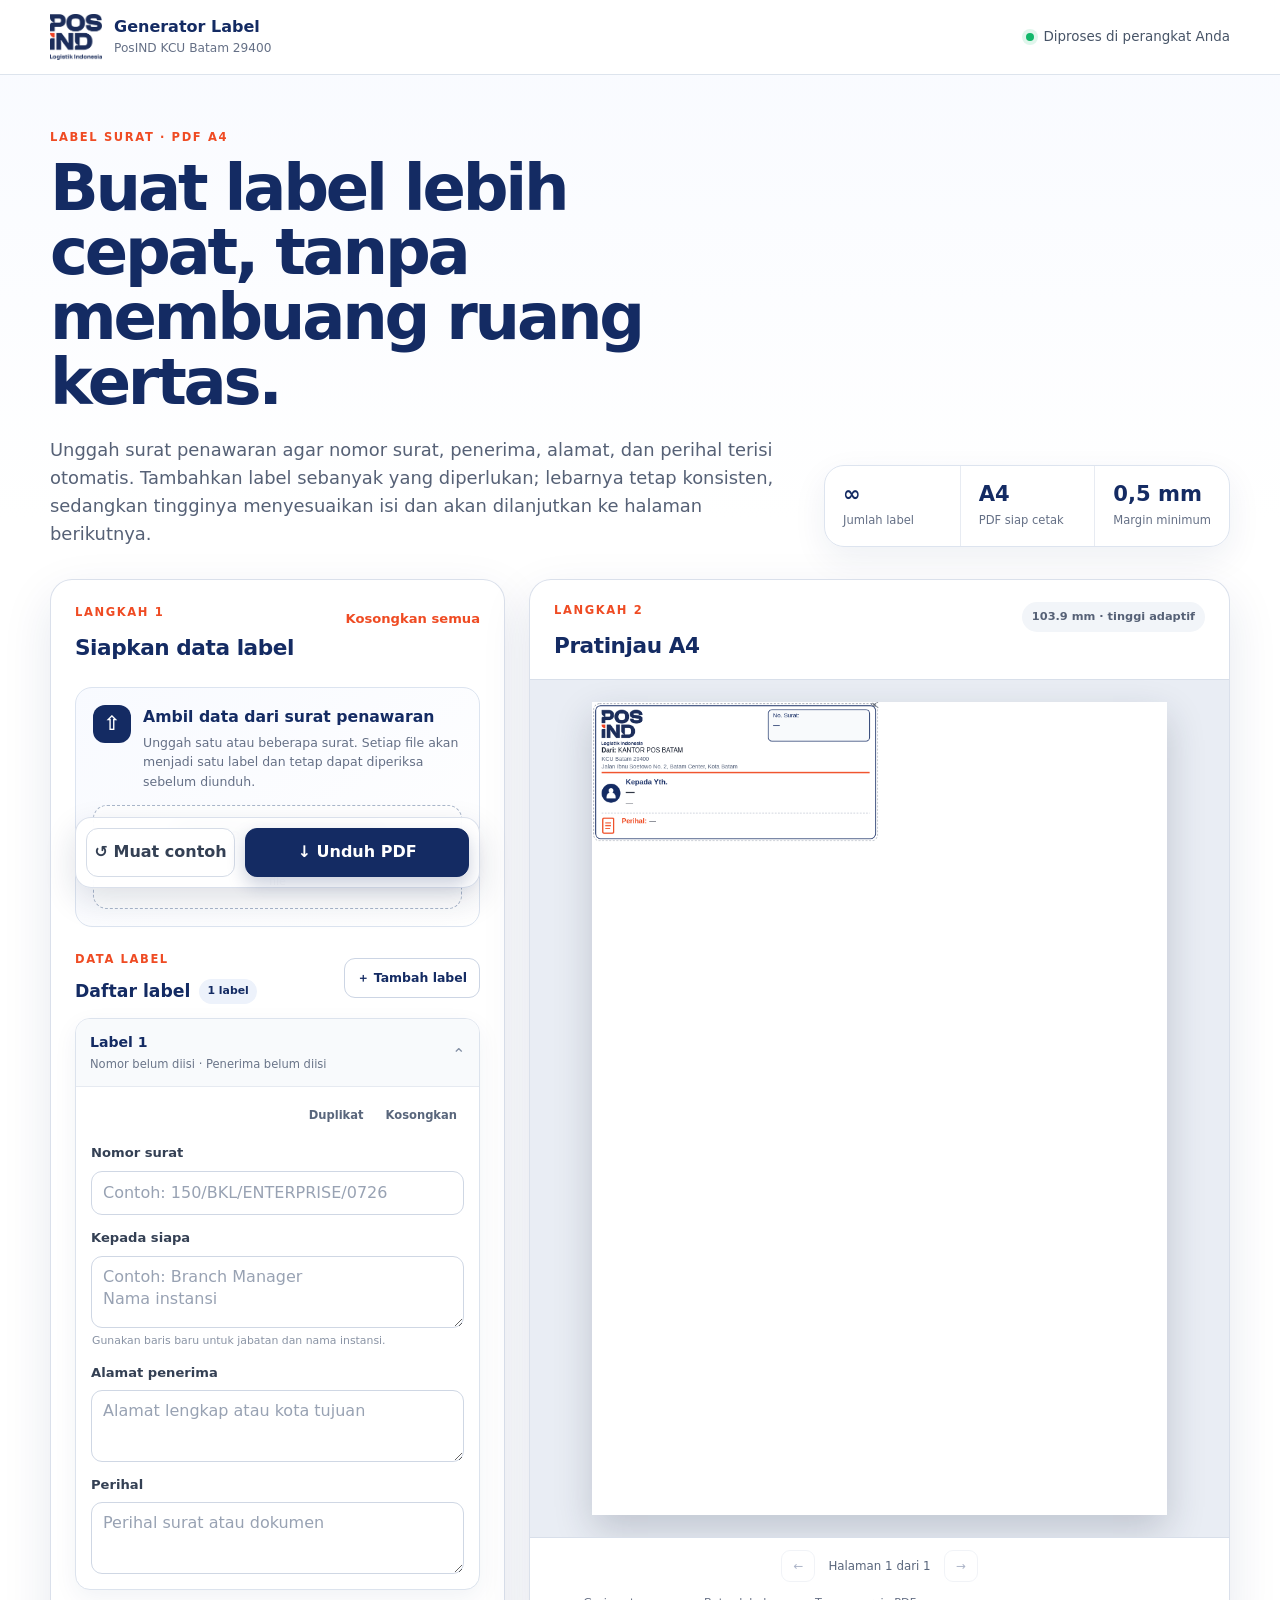
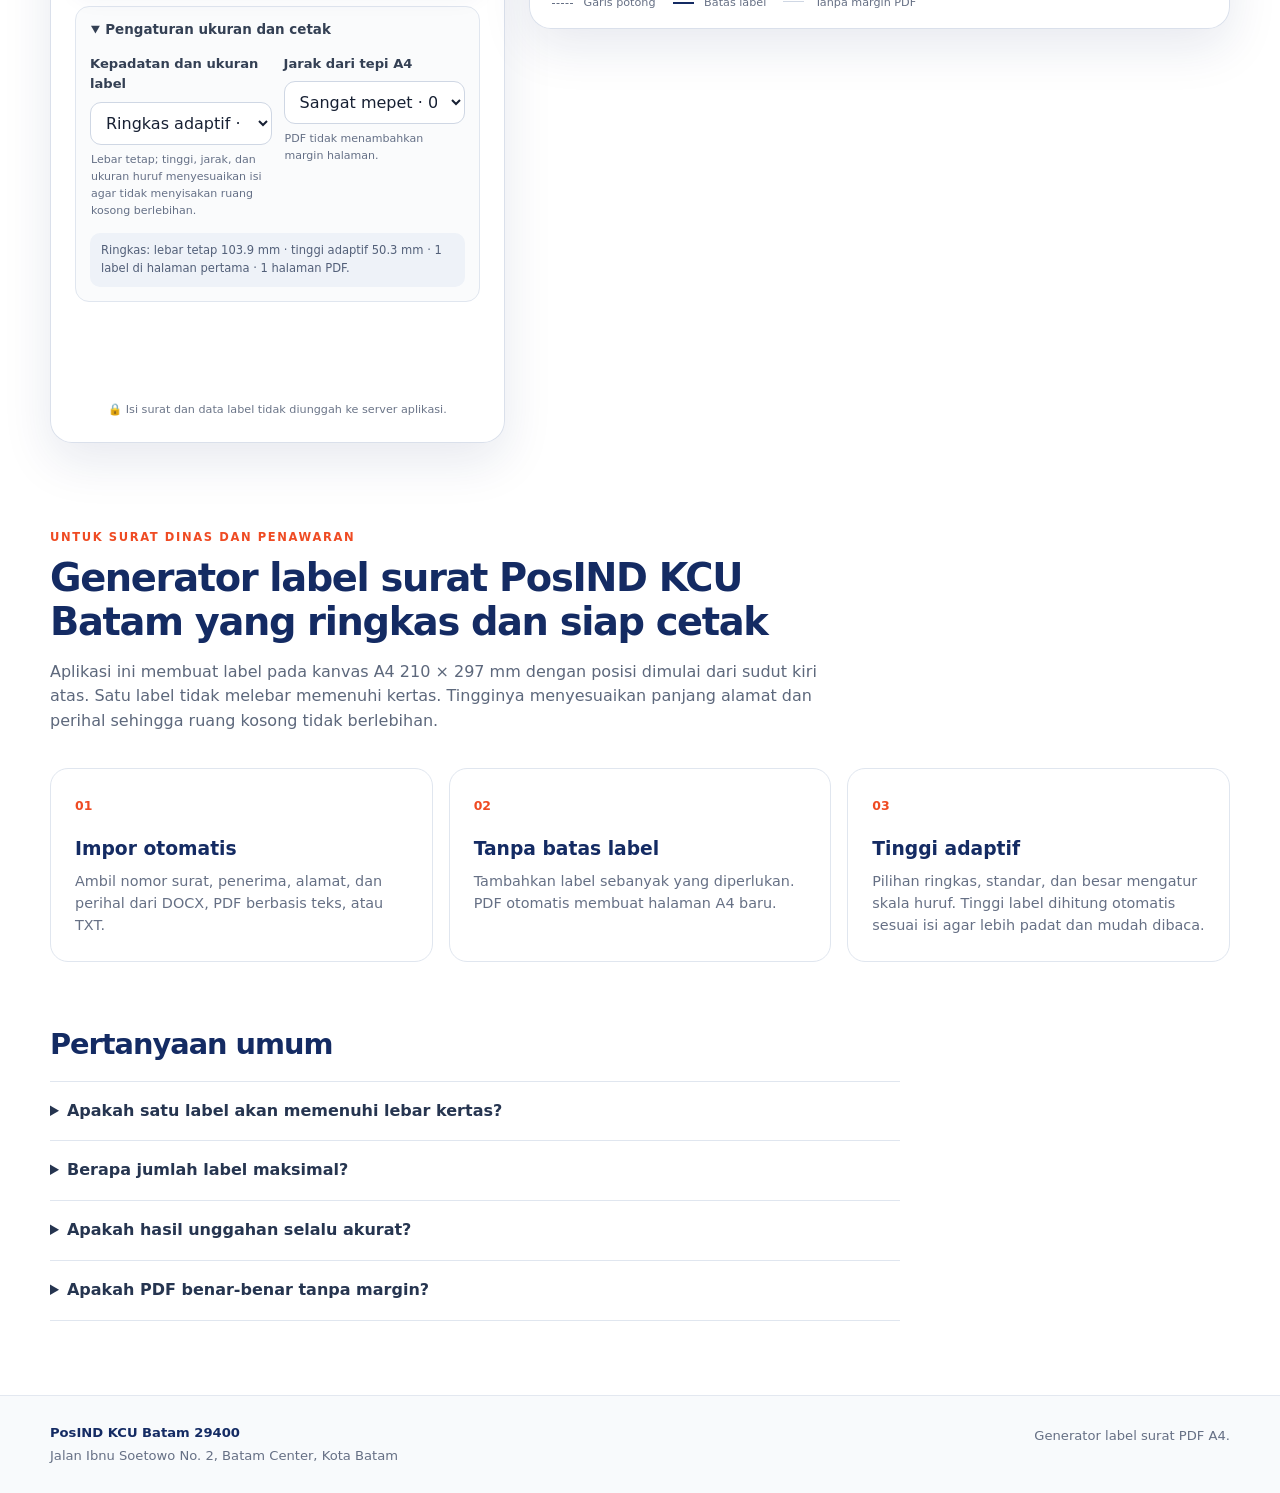
==== commit 7a8abad9: "push" ====
--- a/index.html
+++ b/index.html
@@ -18,7 +18,7 @@
   <meta property="og:locale" content="id_ID">
   <meta property="og:site_name" content="Generator Label PosIND KCU Batam">
   <meta property="og:title" content="Generator Label Surat PDF A4 PosIND KCU Batam">
-  <meta property="og:description" content="Impor surat penawaran, buat label tanpa batas, dan unduh PDF A4 dengan ukuran label yang tetap serta hemat kertas.">
+  <meta property="og:description" content="Impor surat penawaran, buat label tanpa batas, lalu unduh PDF A4 dengan tinggi label adaptif dan penggunaan kertas yang lebih hemat.">
   <meta property="og:url" content="https://label.posnew.com/">
   <meta property="og:image" content="https://label.posnew.com/assets/og-label-posind.png">
   <meta property="og:image:width" content="1200">
@@ -42,7 +42,7 @@
     "featureList": [
       "Jumlah label tidak dibatasi",
       "Impor data dari DOCX, PDF teks, dan TXT",
-      "Ukuran label konsisten",
+      "Tinggi label adaptif",
       "Ekspor PDF A4 multi-halaman",
       "Pemrosesan data di browser"
     ]
@@ -71,7 +71,7 @@
       <div class="hero-copy-wrap">
         <p class="eyebrow">LABEL SURAT · PDF A4</p>
         <h1 id="hero-title">Buat label lebih cepat, tanpa membuang ruang kertas.</h1>
-        <p class="hero-copy">Unggah surat penawaran agar nomor surat, penerima, alamat, dan perihal terisi otomatis. Tambahkan label sebanyak yang diperlukan; ukurannya tetap konsisten dan akan dilanjutkan ke halaman berikutnya.</p>
+        <p class="hero-copy">Unggah surat penawaran agar nomor surat, penerima, alamat, dan perihal terisi otomatis. Tambahkan label sebanyak yang diperlukan; lebarnya tetap konsisten, sedangkan tingginya menyesuaikan isi dan akan dilanjutkan ke halaman berikutnya.</p>
       </div>
       <div class="hero-stats" aria-label="Ringkasan fitur">
         <div><strong>∞</strong><span>Jumlah label</span></div>
@@ -120,13 +120,13 @@
           <summary>Pengaturan ukuran dan cetak</summary>
           <div class="settings-grid">
             <div class="setting-block">
-              <label for="labelSize">Ukuran label tetap</label>
+              <label for="labelSize">Kepadatan dan ukuran label</label>
               <select id="labelSize">
-                <option value="compact" selected>Ringkas · hingga 8 label/A4</option>
-                <option value="standard">Standar · hingga 6 label/A4</option>
-                <option value="large">Besar · hingga 4 label/A4</option>
+                <option value="compact" selected>Ringkas adaptif · hemat kertas</option>
+                <option value="standard">Standar adaptif · lebih mudah dibaca</option>
+                <option value="large">Besar adaptif · font lebih besar</option>
               </select>
-              <p>Ukuran tidak berubah meskipun hanya ada satu label.</p>
+              <p>Lebar tetap; tinggi, jarak, dan ukuran huruf menyesuaikan isi agar tidak menyisakan ruang kosong berlebihan.</p>
             </div>
             <div class="setting-block">
               <label for="edgeMargin">Jarak dari tepi A4</label>
@@ -154,7 +154,7 @@
             <p class="step-label">LANGKAH 2</p>
             <h2 id="preview-title">Pratinjau A4</h2>
           </div>
-          <span class="scale-pill" id="previewScalePill">Ukuran tetap</span>
+          <span class="scale-pill" id="previewScalePill">Tinggi adaptif</span>
         </div>
         <div class="paper-stage">
           <div class="paper-frame">
@@ -178,17 +178,17 @@
       <article class="seo-intro">
         <p class="eyebrow">UNTUK SURAT DINAS DAN PENAWARAN</p>
         <h2 id="about-title">Generator label surat PosIND KCU Batam yang ringkas dan siap cetak</h2>
-        <p>Aplikasi ini membuat label pada kanvas A4 210 × 297 mm dengan posisi dimulai dari sudut kiri atas. Satu label tetap berukuran sama seperti label lainnya, sehingga tidak melebar hanya karena jumlah label sedikit.</p>
+        <p>Aplikasi ini membuat label pada kanvas A4 210 × 297 mm dengan posisi dimulai dari sudut kiri atas. Satu label tidak melebar memenuhi kertas. Tingginya menyesuaikan panjang alamat dan perihal sehingga ruang kosong tidak berlebihan.</p>
       </article>
       <div class="feature-grid">
         <article><span class="feature-number">01</span><h3>Impor otomatis</h3><p>Ambil nomor surat, penerima, alamat, dan perihal dari DOCX, PDF berbasis teks, atau TXT.</p></article>
         <article><span class="feature-number">02</span><h3>Tanpa batas label</h3><p>Tambahkan label sebanyak yang diperlukan. PDF otomatis membuat halaman A4 baru.</p></article>
-        <article><span class="feature-number">03</span><h3>Ukuran konsisten</h3><p>Pilihan ringkas, standar, dan besar selalu mempertahankan ukuran label yang sama.</p></article>
+        <article><span class="feature-number">03</span><h3>Tinggi adaptif</h3><p>Pilihan ringkas, standar, dan besar mengatur skala huruf. Tinggi label dihitung otomatis sesuai isi agar lebih padat dan mudah dibaca.</p></article>
       </div>
 
       <div class="faq" aria-labelledby="faq-title">
         <h2 id="faq-title">Pertanyaan umum</h2>
-        <details><summary>Apakah satu label akan memenuhi lebar kertas?</summary><p>Tidak. Satu label tetap memakai ukuran yang dipilih dan ditempatkan di sudut kiri atas agar bagian kertas lain masih dapat digunakan.</p></details>
+        <details><summary>Apakah satu label akan memenuhi lebar kertas?</summary><p>Tidak. Lebar label tetap sekitar setengah A4 dan ditempatkan di sudut kiri atas. Tingginya menyesuaikan isi agar sisa kertas tetap luas.</p></details>
         <details><summary>Berapa jumlah label maksimal?</summary><p>Tidak ada batas jumlah dari aplikasi. Label akan diteruskan ke halaman PDF berikutnya sesuai kapasitas tata letak.</p></details>
         <details><summary>Apakah hasil unggahan selalu akurat?</summary><p>Aplikasi membaca pola umum surat dinas. Data hasil ekstraksi ditampilkan kembali pada formulir sehingga pengguna dapat memeriksanya sebelum membuat PDF.</p></details>
         <details><summary>Apakah PDF benar-benar tanpa margin?</summary><p>Dokumen PDF dibuat dari tepi halaman. Kemampuan mencetak hingga tepi fisik kertas tetap mengikuti dukungan borderless pada printer.</p></details>
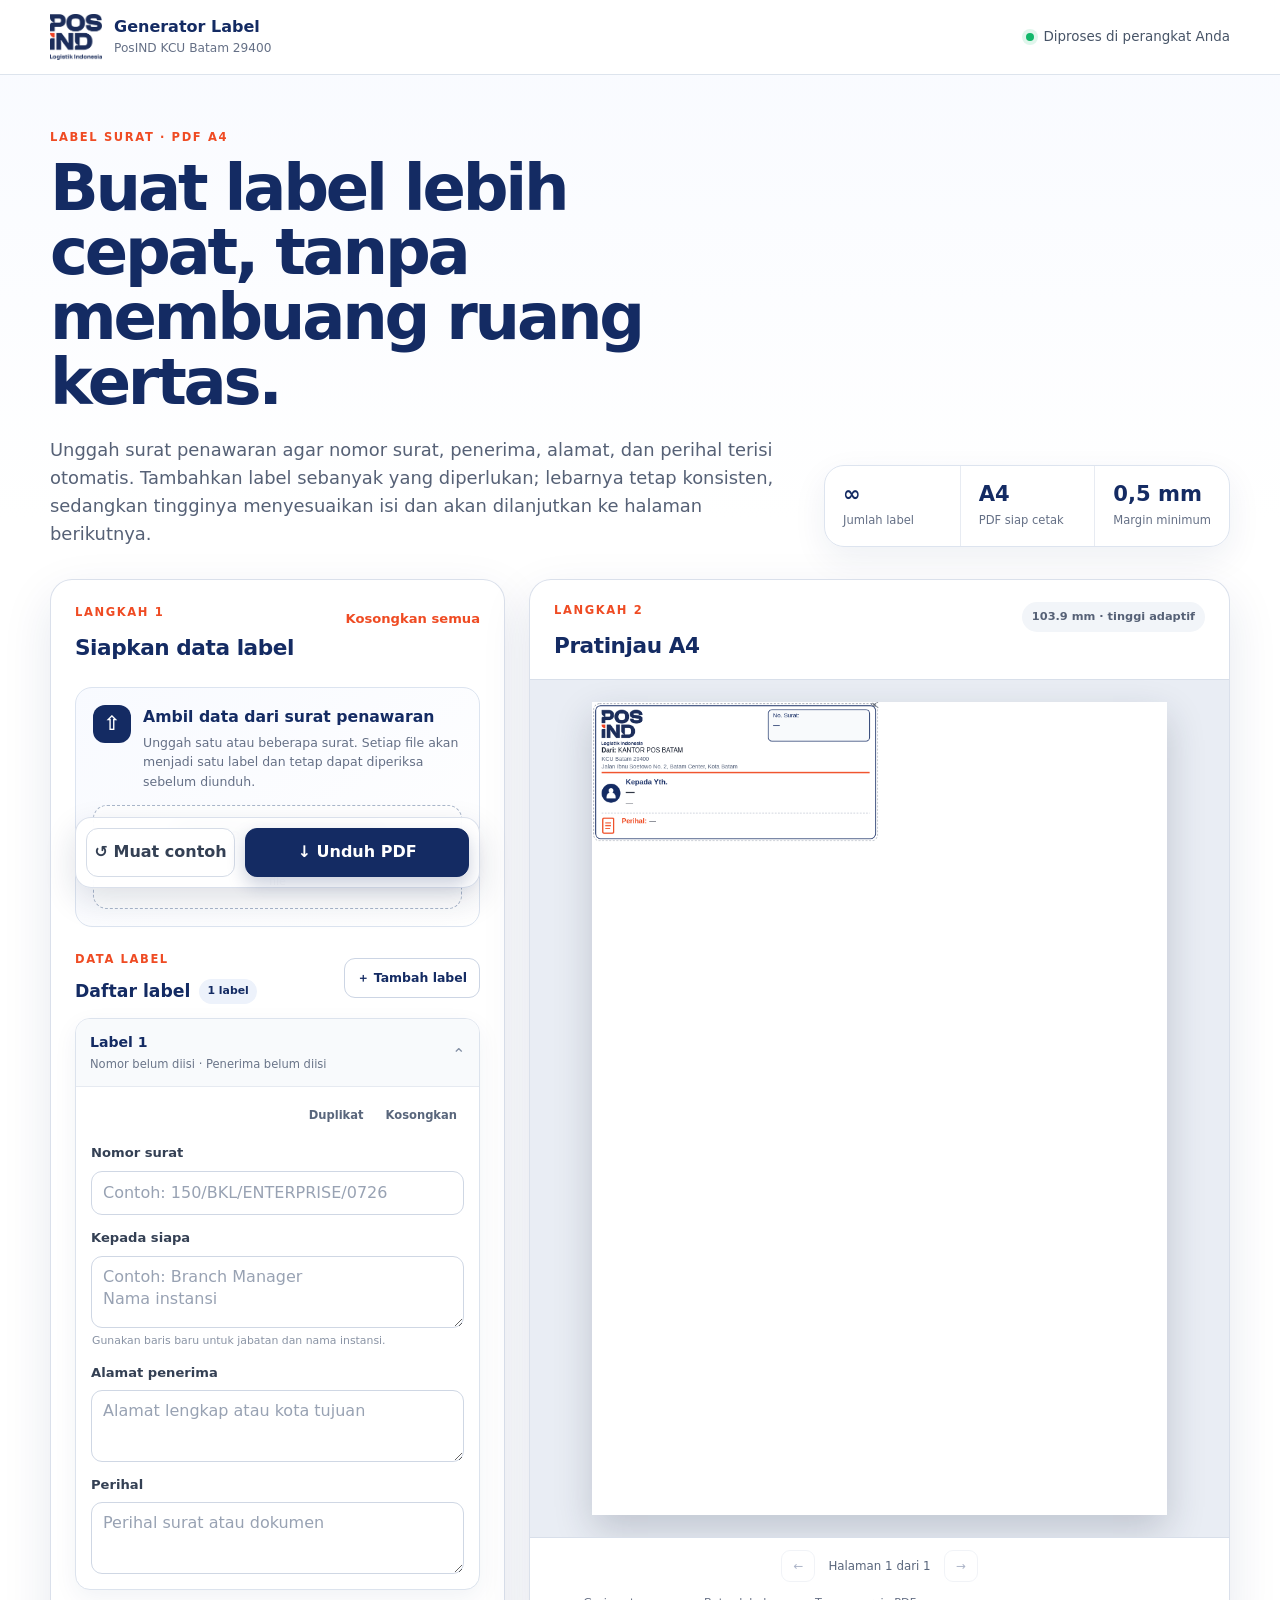
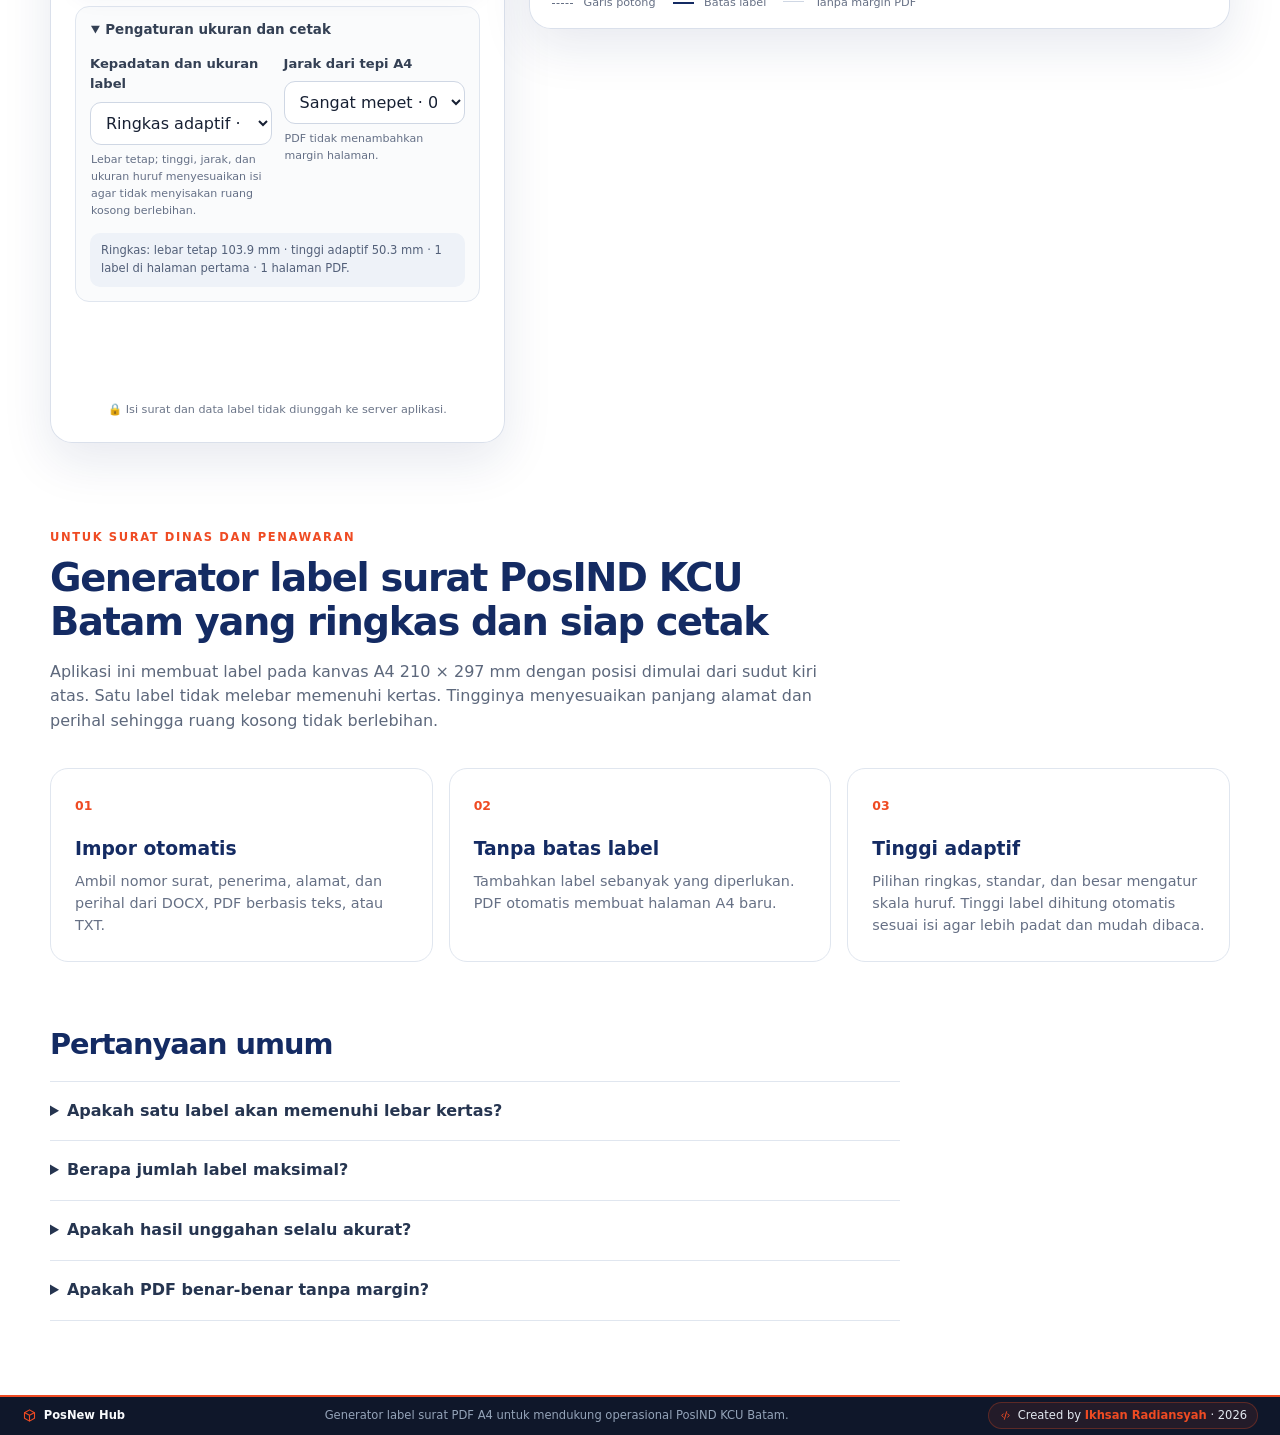
==== commit 0091d0a8: "push" ====
--- a/index.html
+++ b/index.html
@@ -196,11 +196,16 @@
     </section>
   </main>
 
-  <footer class="site-footer">
-    <div class="shell footer-inner">
-      <div><strong>PosIND KCU Batam 29400</strong><p>Jalan Ibnu Soetowo No. 2, Batam Center, Kota Batam</p></div>
-      <p>Generator label surat PDF A4.</p>
-    </div>
+  <footer class="dashboard-footer" aria-label="Footer PosNew Hub">
+    <a class="footer-brand" href="https://posnew.com/" aria-label="Buka PosNew Hub">
+      <svg viewBox="0 0 24 24" aria-hidden="true"><path d="M4 7.5 12 3l8 4.5v9L12 21l-8-4.5v-9Z"/><path d="m4.5 7.5 7.5 4.2 7.5-4.2M12 12v8.2"/></svg>
+      <span>PosNew Hub</span>
+    </a>
+    <p class="footer-desc">Generator label surat PDF A4 untuk mendukung operasional PosIND KCU Batam.</p>
+    <a class="footer-creator-badge" href="https://posnew.com/about-me.html" aria-label="Tentang pembuat website">
+      <svg viewBox="0 0 24 24" aria-hidden="true"><path d="m8 9-3 3 3 3M16 9l3 3-3 3M14 5l-4 14"/></svg>
+      <span>Created by <strong>Ikhsan Radiansyah</strong> · 2026</span>
+    </a>
   </footer>
 
   <div class="toast" id="toast" role="status" aria-live="polite"></div>
--- a/styles.css
+++ b/styles.css
@@ -12,7 +12,8 @@
 }
 * { box-sizing: border-box; }
 html { scroll-behavior: smooth; }
-body { margin: 0; color: var(--ink); background: linear-gradient(180deg, #f8faff 0, #fff 520px); font-family: Inter, ui-sans-serif, system-ui, -apple-system, BlinkMacSystemFont, "Segoe UI", sans-serif; line-height: 1.55; }
+body { margin: 0; min-width: 320px; min-height: 100vh; display: flex; flex-direction: column; color: var(--ink); background: linear-gradient(180deg, #f8faff 0, #fff 520px); font-family: Inter, ui-sans-serif, system-ui, -apple-system, BlinkMacSystemFont, "Segoe UI", sans-serif; line-height: 1.55; }
+main { flex: 1 0 auto; }
 button, input, textarea, select { font: inherit; }
 button { -webkit-tap-highlight-color: transparent; }
 .shell { width: min(1180px, calc(100% - 36px)); margin-inline: auto; }
@@ -128,10 +129,32 @@
 .faq details:last-child { border-bottom: 1px solid #e0e6ef; }
 .faq summary { padding: 17px 0; color: #263550; font-weight: 800; cursor: pointer; }
 .faq p { margin: -5px 0 18px; color: #667085; }
-.site-footer { border-top: 1px solid #e3e8f0; background: #f8fafc; }
-.footer-inner { display: flex; justify-content: space-between; gap: 30px; padding-block: 27px; color: #667085; font-size: .82rem; }
-.footer-inner strong { color: var(--navy); }
-.footer-inner p { margin: 3px 0 0; }
+.dashboard-footer {
+  width: 100%;
+  min-height: 40px;
+  margin-top: auto;
+  padding: 0 22px;
+  display: flex;
+  align-items: center;
+  justify-content: space-between;
+  gap: 1rem;
+  overflow: hidden;
+  border-top: 2px solid var(--orange);
+  color: #e2e8f0;
+  background: #0f172a;
+  font-size: .72rem;
+}
+.footer-brand { flex: 0 0 auto; display: inline-flex; align-items: center; gap: .42rem; color: #f8fafc; font-weight: 800; text-decoration: none; white-space: nowrap; transition: color .2s ease, transform .2s ease; }
+.footer-brand svg { width: 15px; fill: none; stroke: var(--orange); stroke-width: 1.8; stroke-linecap: round; stroke-linejoin: round; }
+.footer-brand:hover { color: #fff; transform: translateY(-1px); }
+.footer-brand:hover svg { stroke: #ff8a72; }
+.footer-desc { flex: 1; margin: 0; overflow: hidden; color: #94a3b8; text-align: center; text-overflow: ellipsis; white-space: nowrap; }
+.footer-creator-badge { flex: 0 0 auto; display: inline-flex; align-items: center; gap: .35rem; padding: .22rem .62rem; border: 1px solid rgba(239,75,35,.28); border-radius: 999px; color: #e2e8f0; background: rgba(239,75,35,.09); text-decoration: none; white-space: nowrap; transition: color .25s ease, background .25s ease, border-color .25s ease, transform .25s ease; }
+.footer-creator-badge svg { width: 13px; fill: none; stroke: var(--orange); stroke-width: 1.8; stroke-linecap: round; stroke-linejoin: round; transition: transform .35s ease; }
+.footer-creator-badge strong { color: var(--orange); }
+.footer-creator-badge:hover { transform: translateY(-1px); color: #fff; border-color: rgba(239,75,35,.72); background: rgba(239,75,35,.22); }
+.footer-creator-badge:hover svg { transform: rotate(12deg) scale(1.13); }
+.footer-creator-badge:hover strong { color: #ff8a72; }
 .toast { position: fixed; z-index: 50; left: 50%; bottom: 24px; max-width: calc(100% - 32px); padding: 12px 16px; border-radius: 12px; color: #fff; background: #19243c; box-shadow: 0 12px 30px rgba(0,0,0,.22); opacity: 0; transform: translate(-50%,18px); pointer-events: none; transition: .2s ease; }
 .toast.show { opacity: 1; transform: translate(-50%,0); }
 @media (max-width: 1040px) {
@@ -161,6 +184,13 @@
   .preview-footer { padding-inline: 16px; }
   .feature-grid { grid-template-columns: 1fr; }
   .seo-content { padding-block: 62px 52px; }
-  .footer-inner { flex-direction: column; }
+  .footer-desc { display: none; }
+  .dashboard-footer { min-height: 38px; padding: 0 10px; font-size: .65rem; }
+  .footer-creator-badge { padding-inline: .45rem; }
+}
+@media (max-width: 430px) {
+  .footer-brand svg { display: none; }
+  .footer-creator-badge { max-width: 64%; overflow: hidden; }
+  .footer-creator-badge span { overflow: hidden; text-overflow: ellipsis; }
 }
 @media (prefers-reduced-motion: reduce) { *,*::before,*::after { scroll-behavior: auto !important; transition: none !important; } }
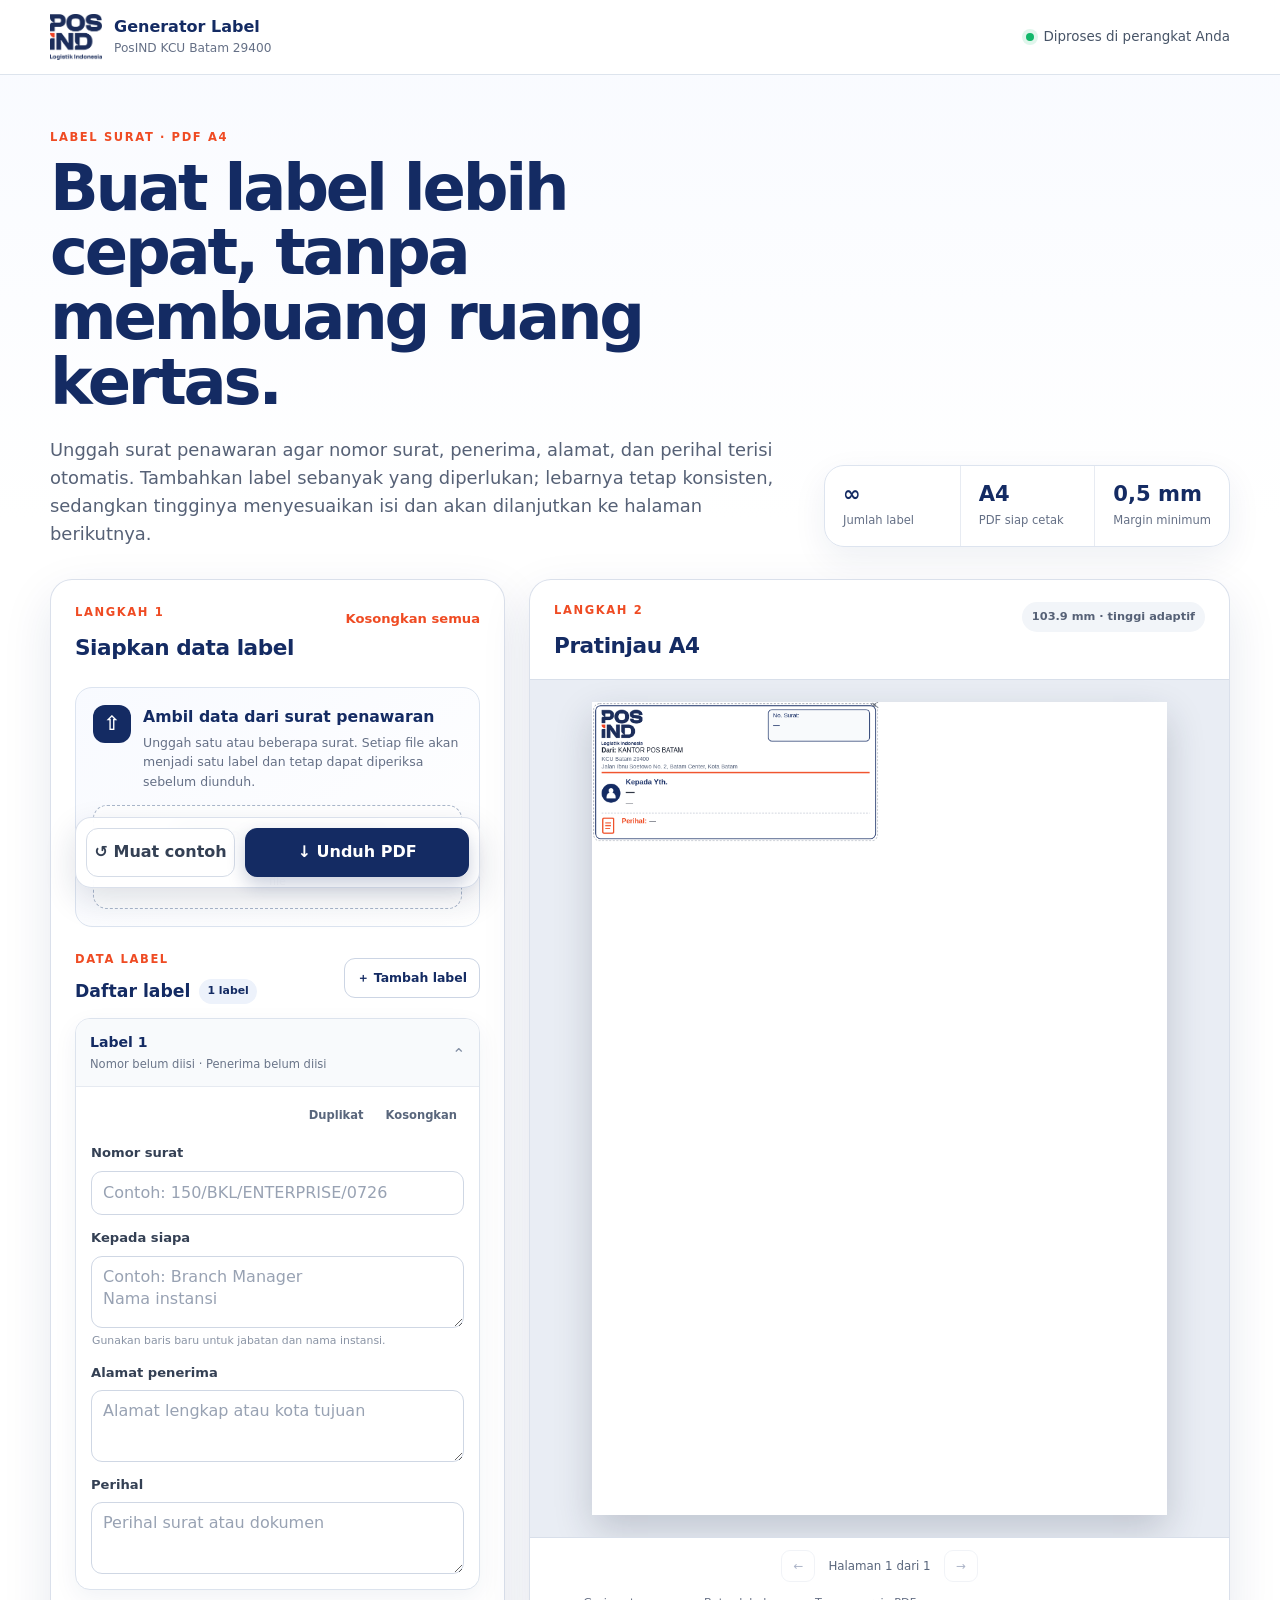
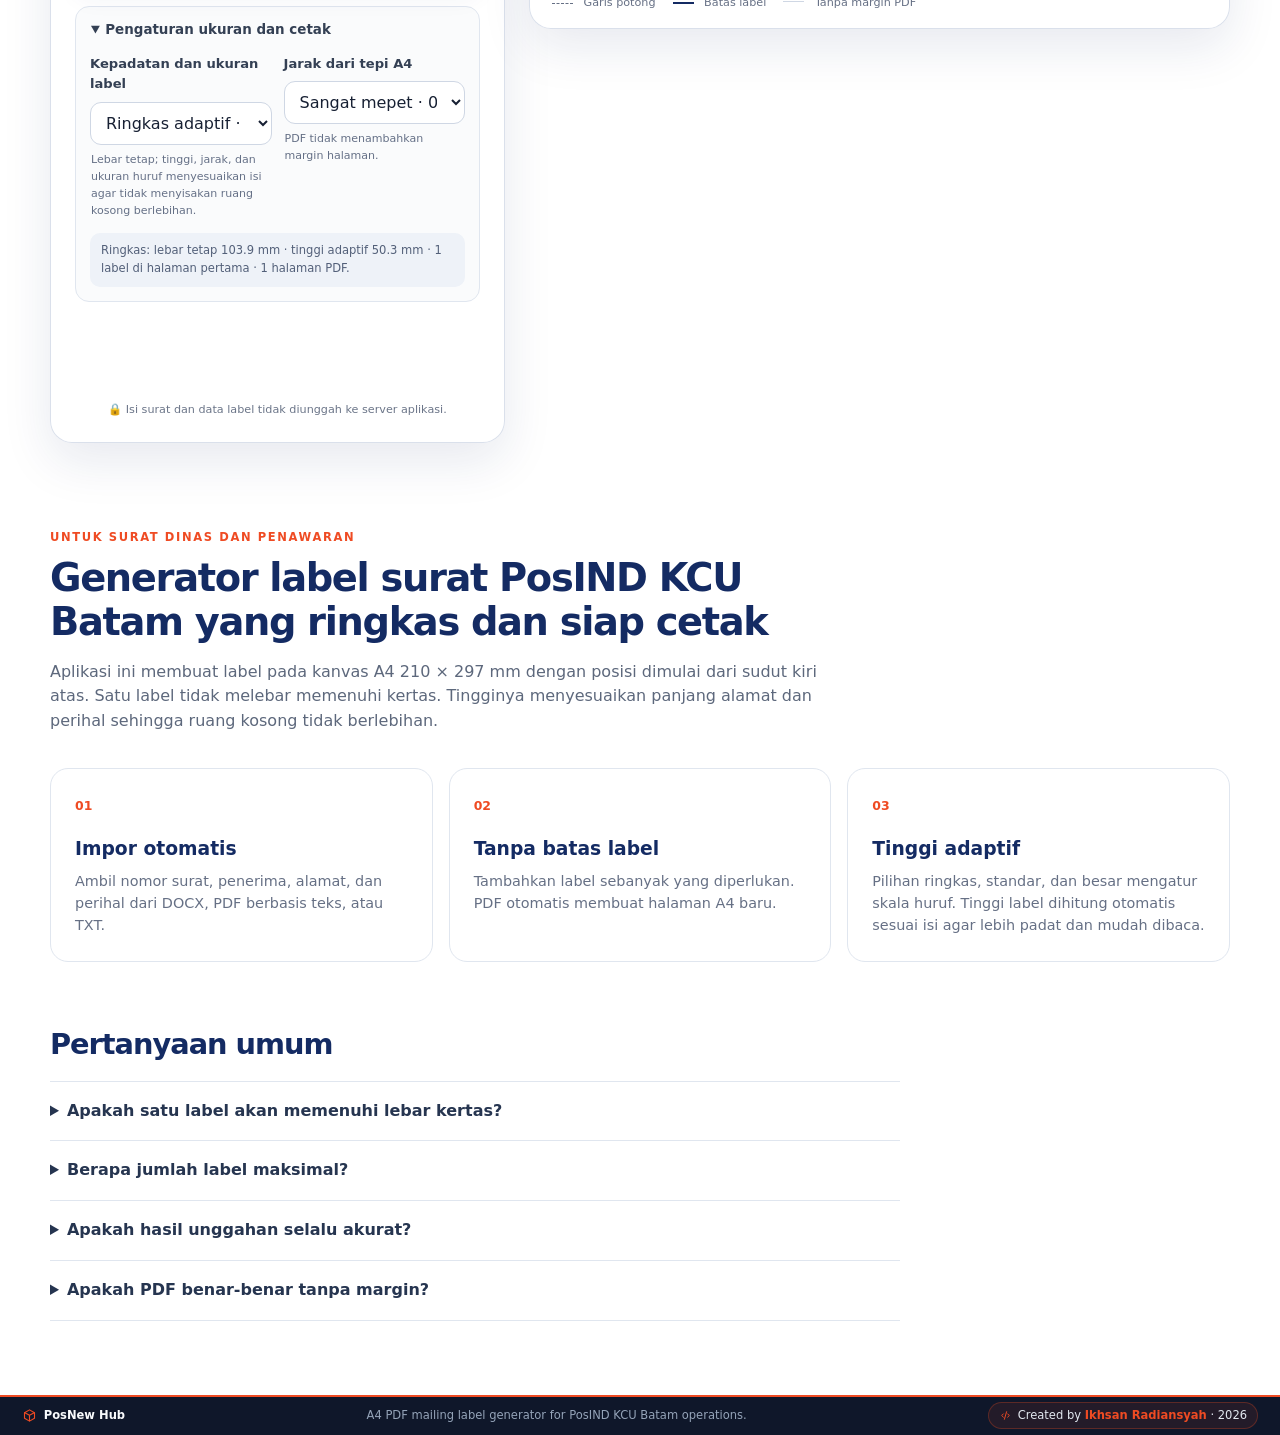
==== commit 6f09fe21: "push" ====
--- a/index.html
+++ b/index.html
@@ -196,13 +196,13 @@
     </section>
   </main>
 
-  <footer class="dashboard-footer" aria-label="Footer PosNew Hub">
-    <a class="footer-brand" href="https://posnew.com/" aria-label="Buka PosNew Hub">
+  <footer class="dashboard-footer" aria-label="PosNew Hub footer">
+    <a class="footer-brand" href="https://posnew.com/" aria-label="Open PosNew Hub">
       <svg viewBox="0 0 24 24" aria-hidden="true"><path d="M4 7.5 12 3l8 4.5v9L12 21l-8-4.5v-9Z"/><path d="m4.5 7.5 7.5 4.2 7.5-4.2M12 12v8.2"/></svg>
       <span>PosNew Hub</span>
     </a>
-    <p class="footer-desc">Generator label surat PDF A4 untuk mendukung operasional PosIND KCU Batam.</p>
-    <a class="footer-creator-badge" href="https://posnew.com/about-me.html" aria-label="Tentang pembuat website">
+    <p class="footer-desc">A4 PDF mailing label generator for PosIND KCU Batam operations.</p>
+    <a class="footer-creator-badge" href="https://posnew.com/about-me.html" aria-label="About the website creator">
       <svg viewBox="0 0 24 24" aria-hidden="true"><path d="m8 9-3 3 3 3M16 9l3 3-3 3M14 5l-4 14"/></svg>
       <span>Created by <strong>Ikhsan Radiansyah</strong> · 2026</span>
     </a>
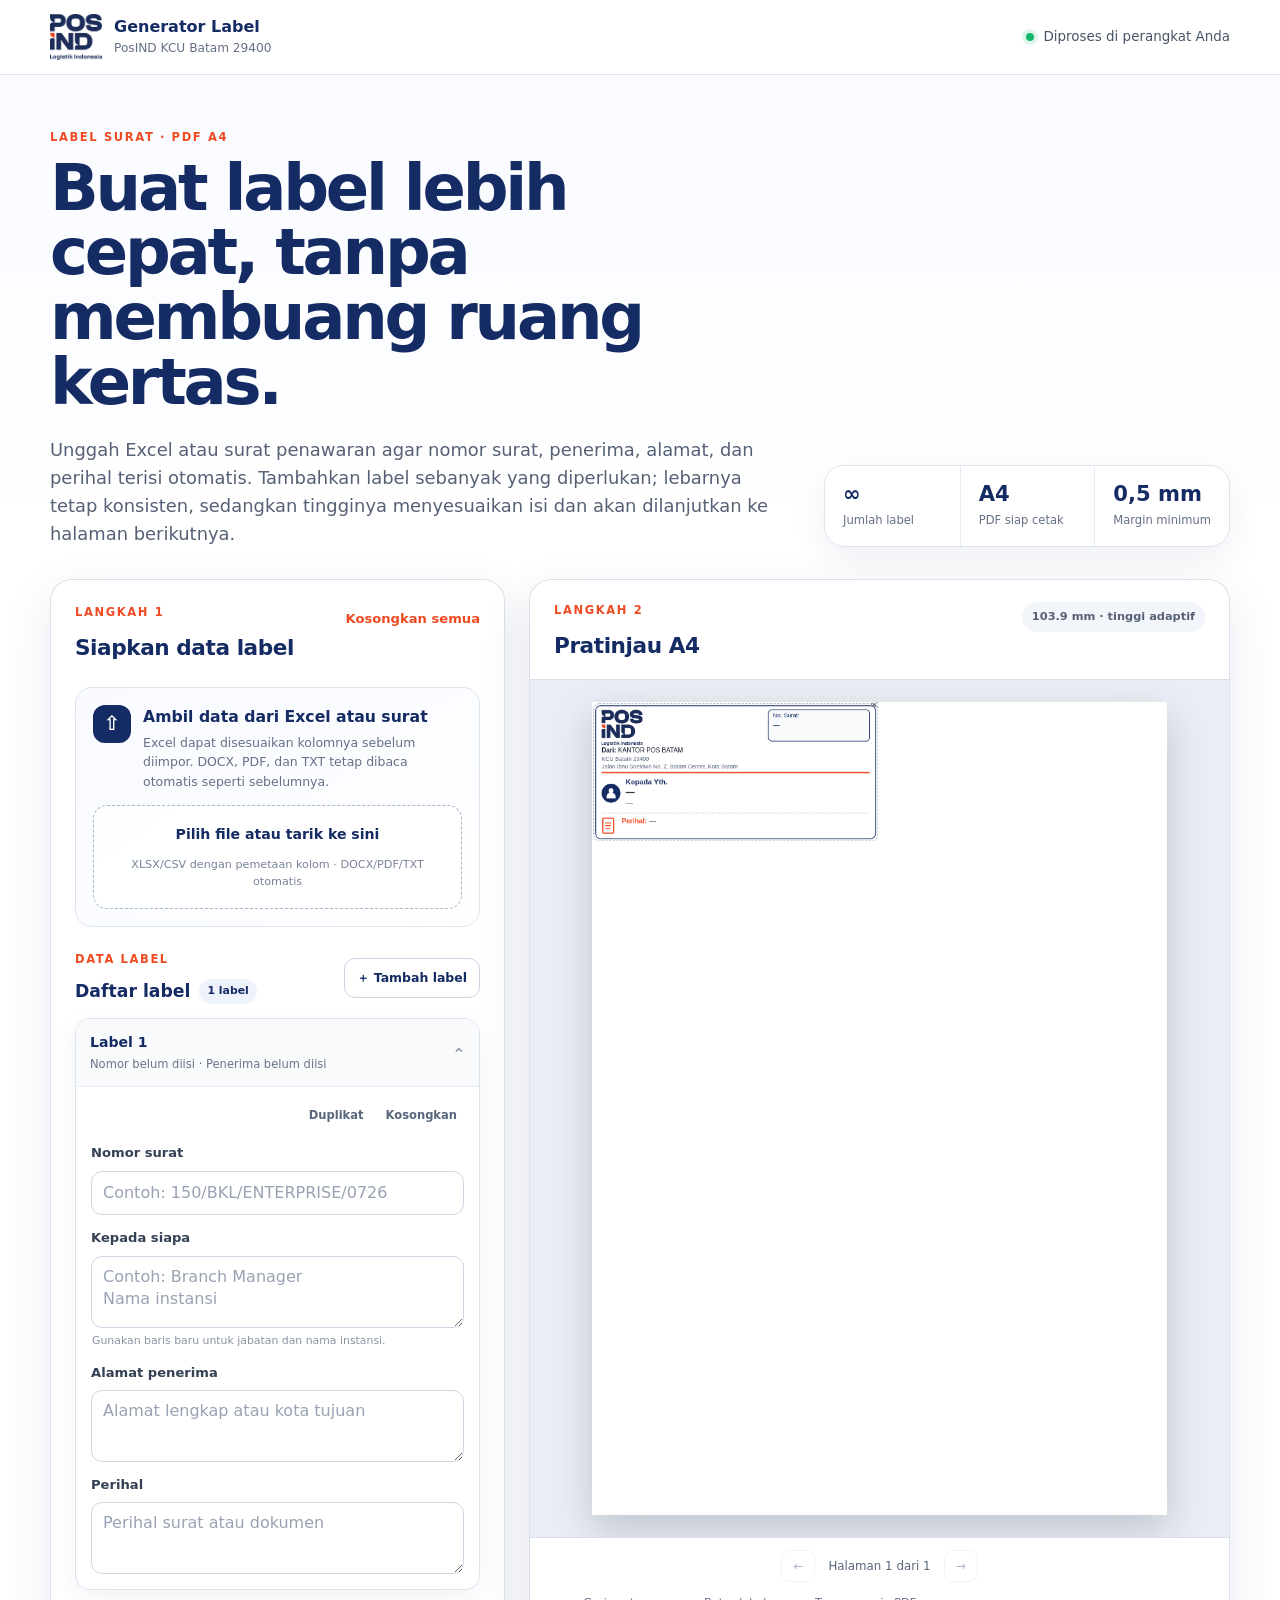
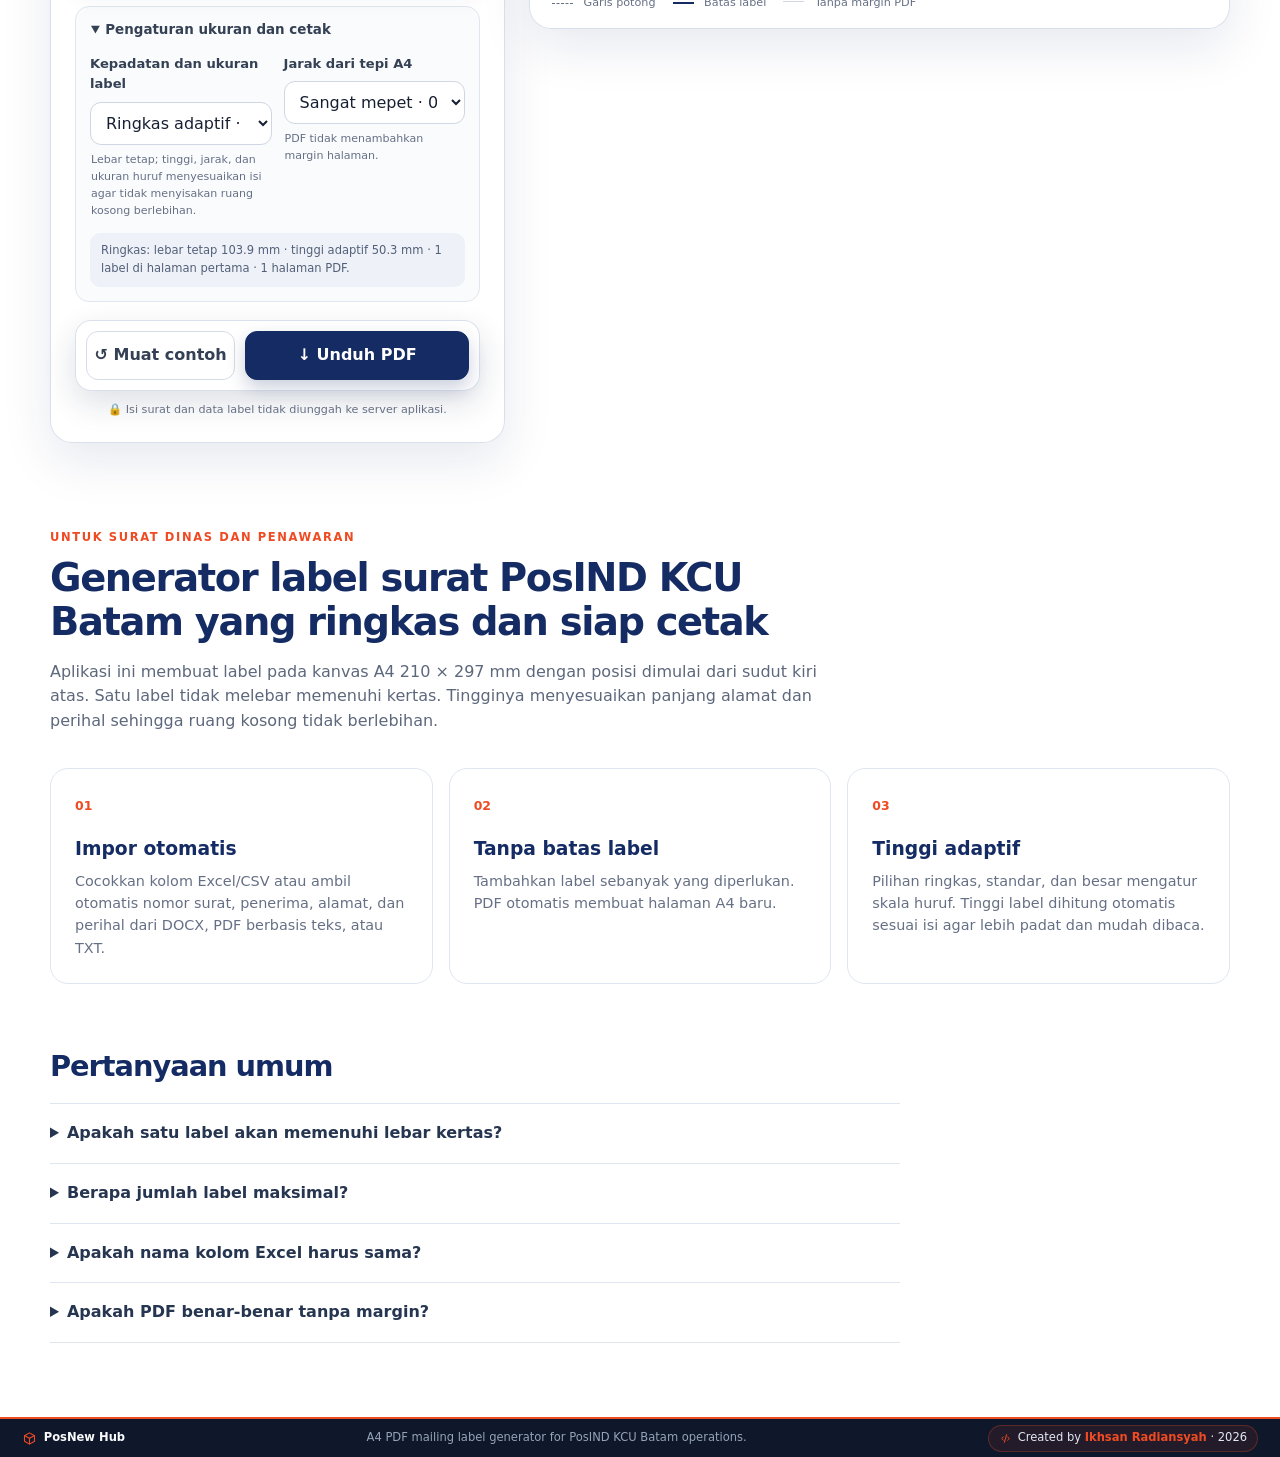
==== commit 038a0cba: "push" ====
--- a/index.html
+++ b/index.html
@@ -3,8 +3,8 @@
 <head>
   <meta charset="utf-8">
   <meta name="viewport" content="width=device-width, initial-scale=1, viewport-fit=cover">
-  <title>Generator Label Surat PDF A4 | PosIND KCU Batam</title>
-  <meta name="description" content="Buat label surat PosIND KCU Batam dalam jumlah berapa pun, ambil data otomatis dari surat penawaran DOCX/PDF, lalu unduh PDF A4 yang rapi, ringkas, dan hemat kertas.">
+  <title>Generator Label Surat & Excel PDF A4 | PosIND KCU Batam</title>
+  <meta name="description" content="Buat label surat PosIND KCU Batam dari Excel, DOCX, PDF, atau TXT. Sesuaikan kolom Excel secara fleksibel lalu unduh PDF A4 yang rapi, ringkas, dan hemat kertas.">
   <meta name="keywords" content="generator label surat, label pengiriman PDF, label Pos Indonesia Batam, cetak label A4, label surat dinas, PosIND KCU Batam">
   <meta name="author" content="PosIND KCU Batam 29400">
   <meta name="robots" content="index,follow,max-image-preview:large,max-snippet:-1,max-video-preview:-1">
@@ -41,7 +41,7 @@
     "offers": {"@type": "Offer", "price": "0", "priceCurrency": "IDR"},
     "featureList": [
       "Jumlah label tidak dibatasi",
-      "Impor data dari DOCX, PDF teks, dan TXT",
+      "Impor fleksibel dari Excel, CSV, DOCX, PDF teks, dan TXT",
       "Tinggi label adaptif",
       "Ekspor PDF A4 multi-halaman",
       "Pemrosesan data di browser"
@@ -71,7 +71,7 @@
       <div class="hero-copy-wrap">
         <p class="eyebrow">LABEL SURAT · PDF A4</p>
         <h1 id="hero-title">Buat label lebih cepat, tanpa membuang ruang kertas.</h1>
-        <p class="hero-copy">Unggah surat penawaran agar nomor surat, penerima, alamat, dan perihal terisi otomatis. Tambahkan label sebanyak yang diperlukan; lebarnya tetap konsisten, sedangkan tingginya menyesuaikan isi dan akan dilanjutkan ke halaman berikutnya.</p>
+        <p class="hero-copy">Unggah Excel atau surat penawaran agar nomor surat, penerima, alamat, dan perihal terisi otomatis. Tambahkan label sebanyak yang diperlukan; lebarnya tetap konsisten, sedangkan tingginya menyesuaikan isi dan akan dilanjutkan ke halaman berikutnya.</p>
       </div>
       <div class="hero-stats" aria-label="Ringkasan fitur">
         <div><strong>∞</strong><span>Jumlah label</span></div>
@@ -94,16 +94,84 @@
           <div class="import-heading">
             <span class="import-icon" aria-hidden="true">⇧</span>
             <div>
-              <h3 id="import-title">Ambil data dari surat penawaran</h3>
-              <p>Unggah satu atau beberapa surat. Setiap file akan menjadi satu label dan tetap dapat diperiksa sebelum diunduh.</p>
+              <h3 id="import-title">Ambil data dari Excel atau surat</h3>
+              <p>Excel dapat disesuaikan kolomnya sebelum diimpor. DOCX, PDF, dan TXT tetap dibaca otomatis seperti sebelumnya.</p>
             </div>
           </div>
           <label class="drop-zone" id="dropZone" for="letterFile">
-            <input id="letterFile" type="file" accept=".docx,.pdf,.txt,text/plain,application/pdf,application/vnd.openxmlformats-officedocument.wordprocessingml.document" multiple>
+            <input id="letterFile" type="file" accept=".xlsx,.csv,.docx,.pdf,.txt,text/csv,text/plain,application/pdf,application/vnd.openxmlformats-officedocument.spreadsheetml.sheet,application/vnd.openxmlformats-officedocument.wordprocessingml.document" multiple>
             <span class="drop-main">Pilih file atau tarik ke sini</span>
-            <span class="drop-sub">DOCX, PDF berbasis teks, atau TXT · dapat memilih banyak file</span>
+            <span class="drop-sub">XLSX/CSV dengan pemetaan kolom · DOCX/PDF/TXT otomatis</span>
           </label>
           <div class="import-status" id="importStatus" aria-live="polite"></div>
+
+          <section class="spreadsheet-mapper" id="spreadsheetMapper" aria-labelledby="mapperTitle" hidden>
+            <div class="mapper-heading">
+              <div>
+                <p class="mapper-kicker">PENYESUAIAN EXCEL</p>
+                <h4 id="mapperTitle">Cocokkan kolom dengan label</h4>
+                <p id="mapperMeta">Pilih kolom yang berisi data untuk setiap bagian label.</p>
+              </div>
+              <button class="mapper-close" id="closeMapperBtn" type="button">Batalkan</button>
+            </div>
+
+            <div class="mapper-source-grid">
+              <div class="mapper-field">
+                <label for="sheetSelect">Sheet yang dibaca</label>
+                <select id="sheetSelect"></select>
+              </div>
+              <div class="mapper-field">
+                <label for="headerRowInput">Baris judul kolom</label>
+                <input id="headerRowInput" type="number" min="1" max="100" value="1" inputmode="numeric">
+              </div>
+            </div>
+
+            <div class="mapping-table" aria-label="Pemetaan kolom Excel">
+              <div class="mapping-row" data-map-row="noSurat">
+                <strong>Nomor surat</strong>
+                <label class="mapping-control"><span>Kolom utama</span><select data-map-primary="noSurat" aria-label="Kolom utama nomor surat"></select></label>
+                <label class="mapping-control"><span>Kolom tambahan</span><select data-map-secondary="noSurat" aria-label="Kolom tambahan nomor surat"></select></label>
+                <label class="mapping-control mapping-fixed"><span>Teks tetap/cadangan</span><input data-map-fixed="noSurat" aria-label="Teks tetap nomor surat" placeholder="Opsional"></label>
+              </div>
+              <div class="mapping-row" data-map-row="kepada">
+                <strong>Kepada siapa</strong>
+                <label class="mapping-control"><span>Kolom utama</span><select data-map-primary="kepada" aria-label="Kolom utama kepada siapa"></select></label>
+                <label class="mapping-control"><span>Kolom tambahan</span><select data-map-secondary="kepada" aria-label="Kolom tambahan kepada siapa"></select></label>
+                <label class="mapping-control mapping-fixed"><span>Teks tetap/cadangan</span><input data-map-fixed="kepada" aria-label="Teks tetap kepada siapa" placeholder="Dipakai bila kolom kosong"></label>
+              </div>
+              <div class="mapping-row" data-map-row="alamat">
+                <strong>Alamat penerima</strong>
+                <label class="mapping-control"><span>Kolom utama</span><select data-map-primary="alamat" aria-label="Kolom utama alamat penerima"></select></label>
+                <label class="mapping-control"><span>Kolom tambahan</span><select data-map-secondary="alamat" aria-label="Kolom tambahan alamat penerima"></select></label>
+                <label class="mapping-control mapping-fixed"><span>Teks tetap/cadangan</span><input data-map-fixed="alamat" aria-label="Teks tetap alamat penerima" placeholder="Dipakai bila kolom kosong"></label>
+              </div>
+              <div class="mapping-row" data-map-row="perihal">
+                <strong>Perihal</strong>
+                <label class="mapping-control"><span>Kolom utama</span><select data-map-primary="perihal" aria-label="Kolom utama perihal"></select></label>
+                <label class="mapping-control"><span>Kolom tambahan</span><select data-map-secondary="perihal" aria-label="Kolom tambahan perihal"></select></label>
+                <label class="mapping-control mapping-fixed"><span>Teks tetap/cadangan</span><input data-map-fixed="perihal" aria-label="Teks tetap perihal" placeholder="Contoh: Surat Penawaran"></label>
+              </div>
+            </div>
+            <p class="mapper-note">Kolom tambahan digabung di baris berikutnya untuk penerima/alamat, dan dipisahkan spasi untuk nomor surat/perihal. Baris kosong otomatis dilewati.</p>
+
+            <div class="mapper-preview">
+              <div class="mapper-preview-heading">
+                <strong>Pratinjau hasil</strong>
+                <span id="mapperCount">0 baris siap diimpor</span>
+              </div>
+              <div class="mapper-preview-scroll">
+                <table>
+                  <thead><tr><th>No. Surat</th><th>Kepada</th><th>Alamat</th><th>Perihal</th></tr></thead>
+                  <tbody id="mapperPreviewBody"></tbody>
+                </table>
+              </div>
+            </div>
+
+            <div class="mapper-actions">
+              <button class="secondary-button mapper-button" id="redetectBtn" type="button">Deteksi ulang</button>
+              <button class="primary-button mapper-button" id="importSpreadsheetBtn" type="button">Impor label</button>
+            </div>
+          </section>
         </section>
 
         <div class="list-heading">
@@ -181,7 +249,7 @@
         <p>Aplikasi ini membuat label pada kanvas A4 210 × 297 mm dengan posisi dimulai dari sudut kiri atas. Satu label tidak melebar memenuhi kertas. Tingginya menyesuaikan panjang alamat dan perihal sehingga ruang kosong tidak berlebihan.</p>
       </article>
       <div class="feature-grid">
-        <article><span class="feature-number">01</span><h3>Impor otomatis</h3><p>Ambil nomor surat, penerima, alamat, dan perihal dari DOCX, PDF berbasis teks, atau TXT.</p></article>
+        <article><span class="feature-number">01</span><h3>Impor otomatis</h3><p>Cocokkan kolom Excel/CSV atau ambil otomatis nomor surat, penerima, alamat, dan perihal dari DOCX, PDF berbasis teks, atau TXT.</p></article>
         <article><span class="feature-number">02</span><h3>Tanpa batas label</h3><p>Tambahkan label sebanyak yang diperlukan. PDF otomatis membuat halaman A4 baru.</p></article>
         <article><span class="feature-number">03</span><h3>Tinggi adaptif</h3><p>Pilihan ringkas, standar, dan besar mengatur skala huruf. Tinggi label dihitung otomatis sesuai isi agar lebih padat dan mudah dibaca.</p></article>
       </div>
@@ -190,7 +258,7 @@
         <h2 id="faq-title">Pertanyaan umum</h2>
         <details><summary>Apakah satu label akan memenuhi lebar kertas?</summary><p>Tidak. Lebar label tetap sekitar setengah A4 dan ditempatkan di sudut kiri atas. Tingginya menyesuaikan isi agar sisa kertas tetap luas.</p></details>
         <details><summary>Berapa jumlah label maksimal?</summary><p>Tidak ada batas jumlah dari aplikasi. Label akan diteruskan ke halaman PDF berikutnya sesuai kapasitas tata letak.</p></details>
-        <details><summary>Apakah hasil unggahan selalu akurat?</summary><p>Aplikasi membaca pola umum surat dinas. Data hasil ekstraksi ditampilkan kembali pada formulir sehingga pengguna dapat memeriksanya sebelum membuat PDF.</p></details>
+        <details><summary>Apakah nama kolom Excel harus sama?</summary><p>Tidak. Aplikasi mencoba mendeteksi kolom secara otomatis, lalu Anda dapat memilih kolom utama, kolom tambahan, atau teks tetap untuk setiap bagian label sebelum mengimpor.</p></details>
         <details><summary>Apakah PDF benar-benar tanpa margin?</summary><p>Dokumen PDF dibuat dari tepi halaman. Kemampuan mencetak hingga tepi fisik kertas tetap mengikuti dukungan borderless pada printer.</p></details>
       </div>
     </section>
--- a/styles.css
+++ b/styles.css
@@ -194,3 +194,48 @@
   .footer-creator-badge span { overflow: hidden; text-overflow: ellipsis; }
 }
 @media (prefers-reduced-motion: reduce) { *,*::before,*::after { scroll-behavior: auto !important; transition: none !important; } }
+
+/* Flexible Excel / CSV column mapper */
+.app-shell, .editor-panel, .spreadsheet-mapper, .mapper-source-grid, .mapping-table, .mapper-preview, .mapper-preview-scroll { min-width: 0; max-width: 100%; }
+.spreadsheet-mapper { width: 100%; margin-top: 14px; padding: 16px; overflow: hidden; border: 1px solid #cfd9e8; border-radius: 15px; background: #fff; box-shadow: 0 10px 28px rgba(20,43,99,.07); }
+.spreadsheet-mapper[hidden] { display: none !important; }
+.mapper-heading { display: flex; align-items: flex-start; justify-content: space-between; gap: 14px; }
+.mapper-heading > div { min-width: 0; }
+.mapper-kicker { margin: 0 0 4px; color: var(--orange); font-size: .65rem; font-weight: 900; letter-spacing: .12em; }
+.mapper-heading h4 { margin: 0; color: var(--navy); font-size: 1rem; overflow-wrap: anywhere; }
+.mapper-heading p:not(.mapper-kicker) { margin: 4px 0 0; color: var(--muted); font-size: .73rem; overflow-wrap: anywhere; }
+.mapper-close { flex: 0 0 auto; border: 0; padding: 4px 0; color: #7a465d; background: transparent; font-size: .72rem; font-weight: 780; cursor: pointer; }
+.mapper-close:hover { color: #b42318; text-decoration: underline; }
+.mapper-source-grid { display: grid; grid-template-columns: 1fr 145px; gap: 10px; margin-top: 14px; }
+.mapper-field { display: grid; min-width: 0; }
+.mapper-field label { margin-bottom: 6px; color: #344054; font-size: .74rem; font-weight: 770; }
+.mapper-field select, .mapper-field input, .mapping-row select, .mapping-row input { width: 100%; min-width: 0; min-height: 39px; padding: 7px 9px; border: 1px solid #cfd7e4; border-radius: 9px; color: var(--ink); background: #fff; outline: none; font-size: .73rem; }
+.mapper-field select:focus, .mapper-field input:focus, .mapping-row select:focus, .mapping-row input:focus { border-color: var(--navy-2); box-shadow: 0 0 0 3px rgba(29,57,120,.10); }
+.mapping-table { display: grid; gap: 10px; margin-top: 14px; }
+.mapping-row { display: grid; grid-template-columns: minmax(0,1fr) minmax(0,1fr); align-items: end; gap: 7px; padding: 10px; border: 1px solid #e5eaf1; border-radius: 11px; background: #fbfcfe; }
+.mapping-row > strong { grid-column: 1 / -1; margin-bottom: 1px; color: var(--navy); font-size: .75rem; line-height: 1.25; }
+.mapping-control { display: grid; min-width: 0; gap: 4px; }
+.mapping-control > span { color: #7b8698; font-size: .61rem; font-weight: 780; }
+.mapping-control.mapping-fixed { grid-column: 1 / -1; }
+.mapper-note { margin: 10px 1px 0; color: #7a8496; font-size: .66rem; }
+.mapper-preview { margin-top: 13px; overflow: hidden; border: 1px solid #dfe5ee; border-radius: 11px; background: #fbfcfe; }
+.mapper-preview-heading { display: flex; align-items: center; justify-content: space-between; gap: 12px; padding: 9px 10px; border-bottom: 1px solid #e3e8f0; }
+.mapper-preview-heading strong { color: var(--navy); font-size: .75rem; }
+.mapper-preview-heading span { color: #667085; font-size: .65rem; }
+.mapper-preview-scroll { width: 100%; max-height: 190px; overflow: auto; }
+.mapper-preview table { width: 100%; min-width: 650px; border-collapse: collapse; table-layout: fixed; }
+.mapper-preview th, .mapper-preview td { padding: 7px 8px; border-right: 1px solid #e9edf3; border-bottom: 1px solid #e9edf3; text-align: left; vertical-align: top; font-size: .64rem; line-height: 1.35; white-space: pre-line; overflow-wrap: anywhere; }
+.mapper-preview th { position: sticky; top: 0; z-index: 1; color: #46536a; background: #f0f4f9; font-weight: 820; }
+.mapper-preview th:last-child, .mapper-preview td:last-child { border-right: 0; }
+.mapper-preview tbody tr:last-child td { border-bottom: 0; }
+.mapper-preview-empty { color: #8a94a5; text-align: center !important; }
+.mapper-actions { display: grid; grid-template-columns: .8fr 1.2fr; gap: 9px; margin-top: 12px; }
+.mapper-button { min-height: 43px; font-size: .76rem; }
+html, body { overflow-x: hidden; }
+
+@media (max-width: 680px) {
+  .mapper-source-grid { grid-template-columns: 1fr; }
+  .mapping-row { grid-template-columns: 1fr; }
+  .mapping-row > strong, .mapping-control.mapping-fixed { grid-column: 1; }
+  .mapper-preview th { position: static; }
+}
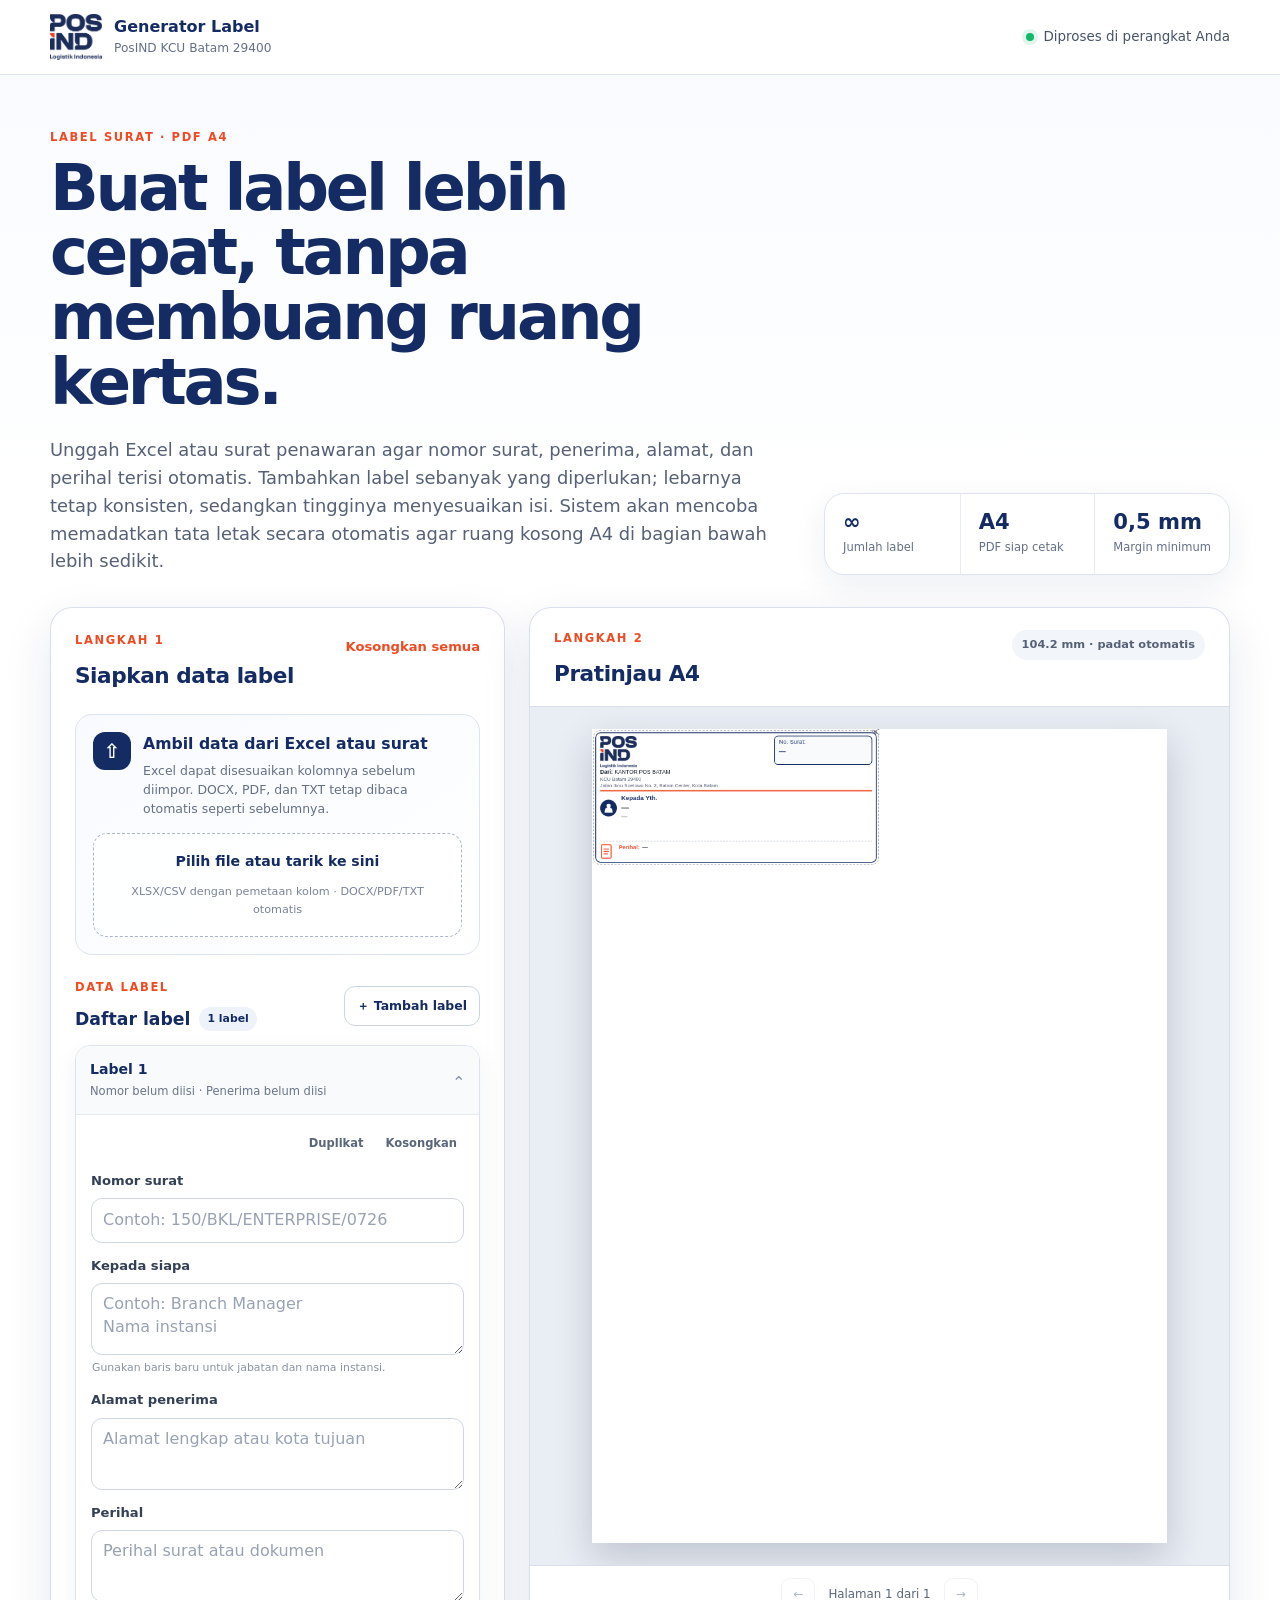
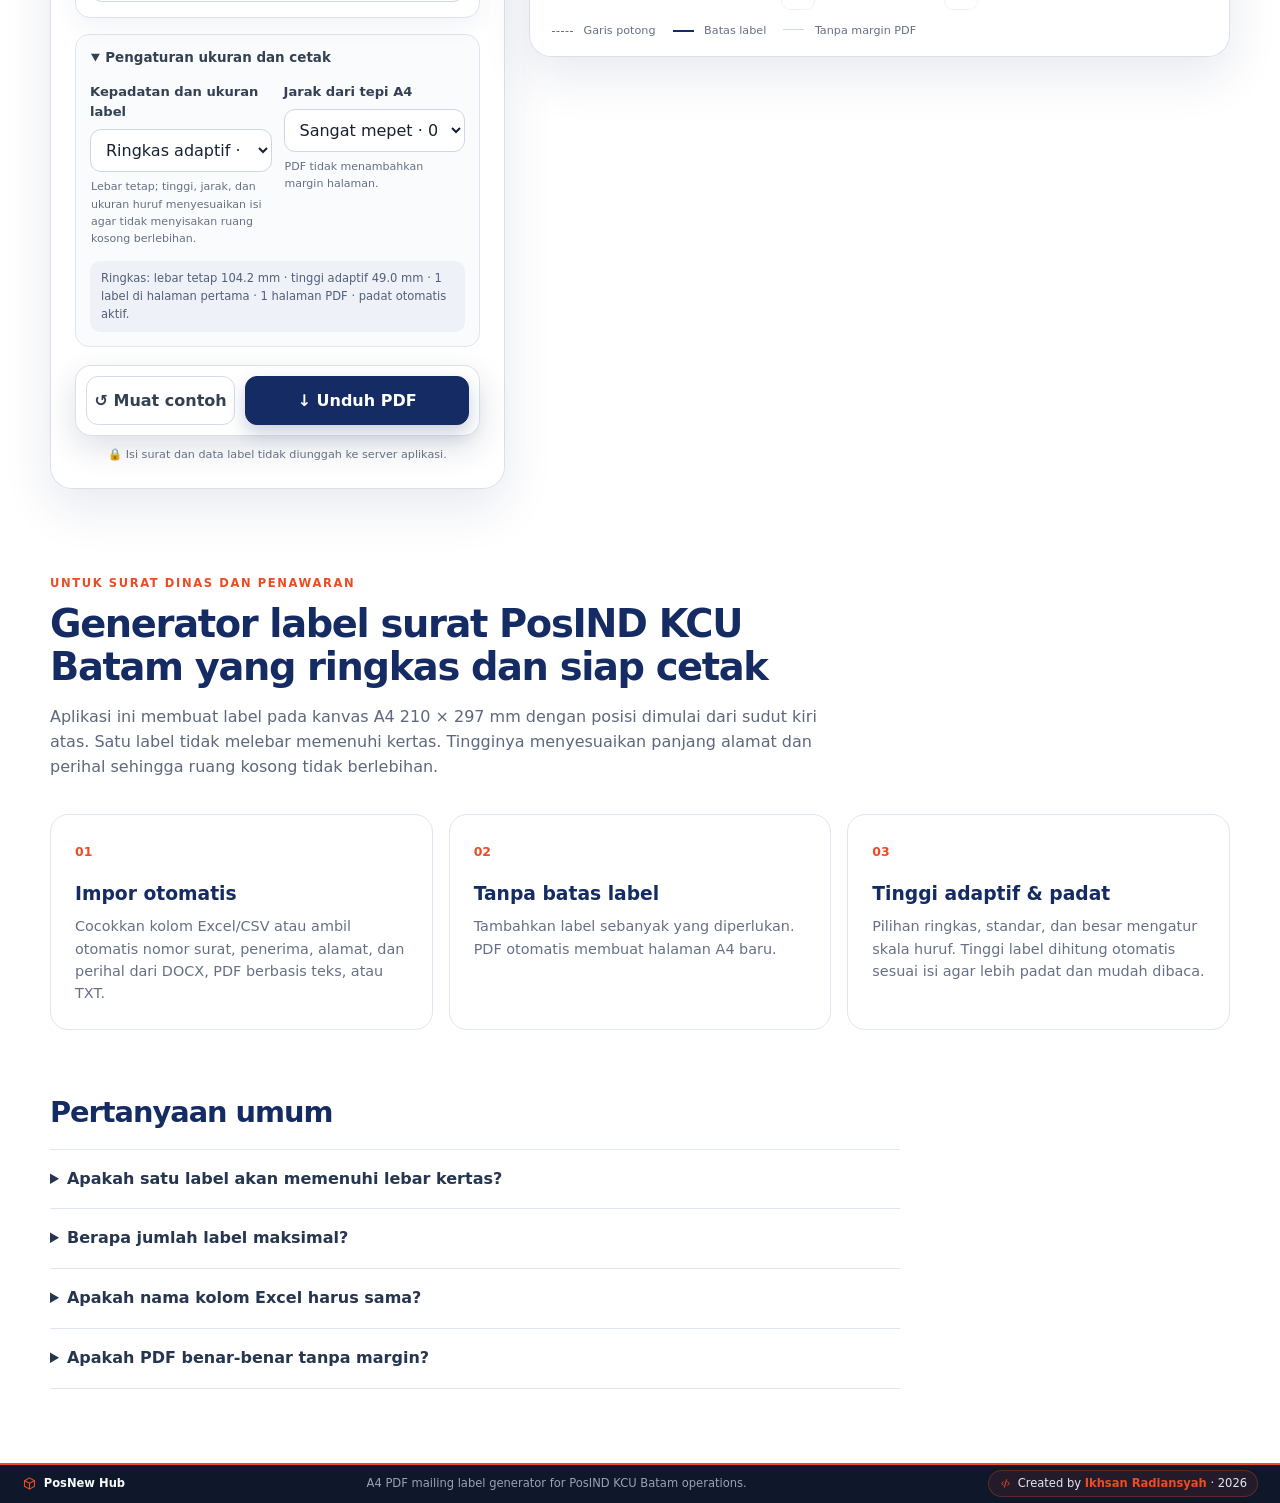
==== commit 7ac69878: "push" ====
--- a/index.html
+++ b/index.html
@@ -18,14 +18,14 @@
   <meta property="og:locale" content="id_ID">
   <meta property="og:site_name" content="Generator Label PosIND KCU Batam">
   <meta property="og:title" content="Generator Label Surat PDF A4 PosIND KCU Batam">
-  <meta property="og:description" content="Impor surat penawaran, buat label tanpa batas, lalu unduh PDF A4 dengan tinggi label adaptif dan penggunaan kertas yang lebih hemat.">
+  <meta property="og:description" content="Impor surat penawaran, buat label tanpa batas, lalu unduh PDF A4 dengan tata letak yang otomatis lebih padat agar kertas lebih terpakai.">
   <meta property="og:url" content="https://label.posnew.com/">
   <meta property="og:image" content="https://label.posnew.com/assets/og-label-posind.png">
   <meta property="og:image:width" content="1200">
   <meta property="og:image:height" content="630">
   <meta name="twitter:card" content="summary_large_image">
   <meta name="twitter:title" content="Generator Label Surat PDF A4 PosIND KCU Batam">
-  <meta name="twitter:description" content="Buat label surat dalam jumlah berapa pun dan unduh langsung sebagai PDF A4.">
+  <meta name="twitter:description" content="Buat label surat dalam jumlah berapa pun dan unduh langsung sebagai PDF A4 yang lebih padat dan hemat halaman.">
   <meta name="twitter:image" content="https://label.posnew.com/assets/og-label-posind.png">
 
   <script type="application/ld+json">
@@ -48,7 +48,7 @@
     ]
   }
   </script>
-  <link rel="stylesheet" href="styles.css">
+  <link rel="stylesheet" href="styles.css?v=7.2">
 </head>
 <body>
   <a class="skip-link" href="#workspace">Lewati ke aplikasi</a>
@@ -71,7 +71,7 @@
       <div class="hero-copy-wrap">
         <p class="eyebrow">LABEL SURAT · PDF A4</p>
         <h1 id="hero-title">Buat label lebih cepat, tanpa membuang ruang kertas.</h1>
-        <p class="hero-copy">Unggah Excel atau surat penawaran agar nomor surat, penerima, alamat, dan perihal terisi otomatis. Tambahkan label sebanyak yang diperlukan; lebarnya tetap konsisten, sedangkan tingginya menyesuaikan isi dan akan dilanjutkan ke halaman berikutnya.</p>
+        <p class="hero-copy">Unggah Excel atau surat penawaran agar nomor surat, penerima, alamat, dan perihal terisi otomatis. Tambahkan label sebanyak yang diperlukan; lebarnya tetap konsisten, sedangkan tingginya menyesuaikan isi. Sistem akan mencoba memadatkan tata letak secara otomatis agar ruang kosong A4 di bagian bawah lebih sedikit.</p>
       </div>
       <div class="hero-stats" aria-label="Ringkasan fitur">
         <div><strong>∞</strong><span>Jumlah label</span></div>
@@ -222,7 +222,7 @@
             <p class="step-label">LANGKAH 2</p>
             <h2 id="preview-title">Pratinjau A4</h2>
           </div>
-          <span class="scale-pill" id="previewScalePill">Tinggi adaptif</span>
+          <span class="scale-pill" id="previewScalePill">Padat otomatis</span>
         </div>
         <div class="paper-stage">
           <div class="paper-frame">
@@ -251,7 +251,7 @@
       <div class="feature-grid">
         <article><span class="feature-number">01</span><h3>Impor otomatis</h3><p>Cocokkan kolom Excel/CSV atau ambil otomatis nomor surat, penerima, alamat, dan perihal dari DOCX, PDF berbasis teks, atau TXT.</p></article>
         <article><span class="feature-number">02</span><h3>Tanpa batas label</h3><p>Tambahkan label sebanyak yang diperlukan. PDF otomatis membuat halaman A4 baru.</p></article>
-        <article><span class="feature-number">03</span><h3>Tinggi adaptif</h3><p>Pilihan ringkas, standar, dan besar mengatur skala huruf. Tinggi label dihitung otomatis sesuai isi agar lebih padat dan mudah dibaca.</p></article>
+        <article><span class="feature-number">03</span><h3>Tinggi adaptif & padat</h3><p>Pilihan ringkas, standar, dan besar mengatur skala huruf. Tinggi label dihitung otomatis sesuai isi agar lebih padat dan mudah dibaca.</p></article>
       </div>
 
       <div class="faq" aria-labelledby="faq-title">
@@ -277,6 +277,6 @@
   </footer>
 
   <div class="toast" id="toast" role="status" aria-live="polite"></div>
-  <script src="app.js" defer></script>
+  <script src="app.js?v=7.2" defer></script>
 </body>
 </html>
